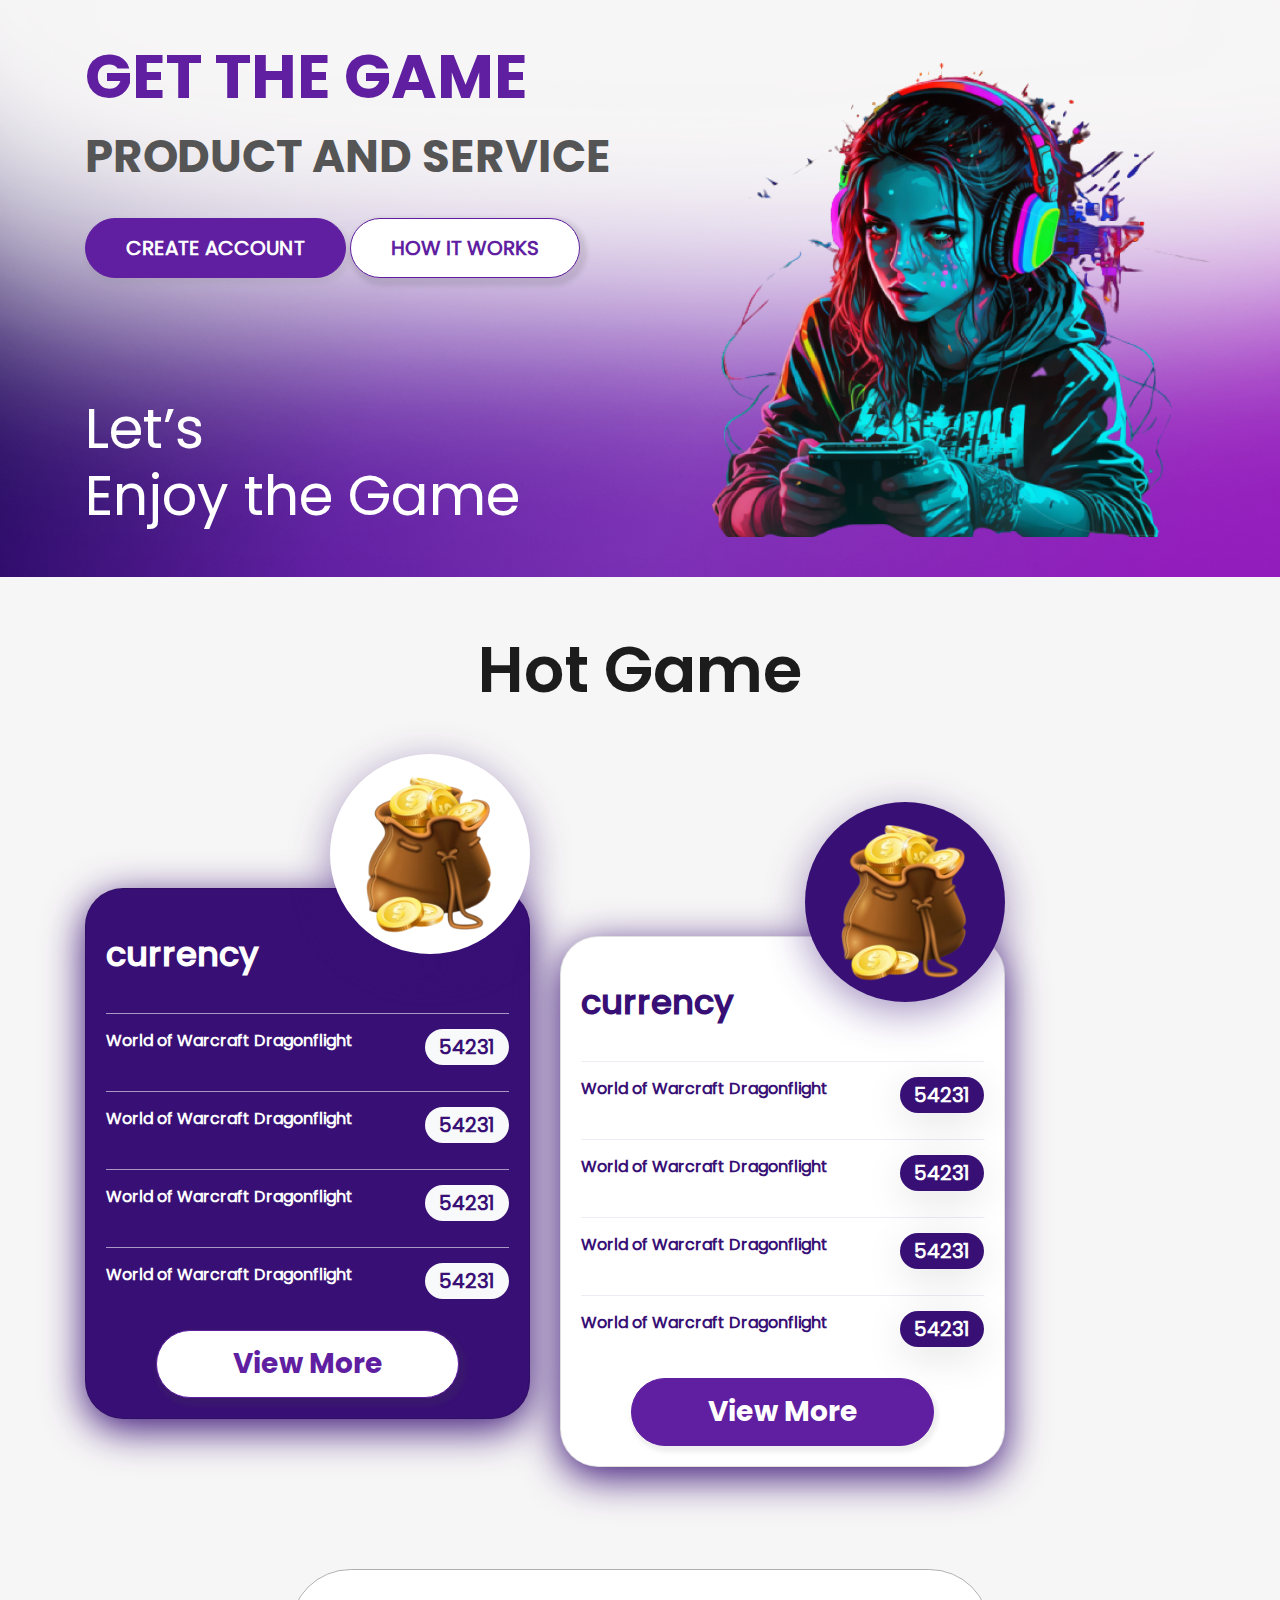
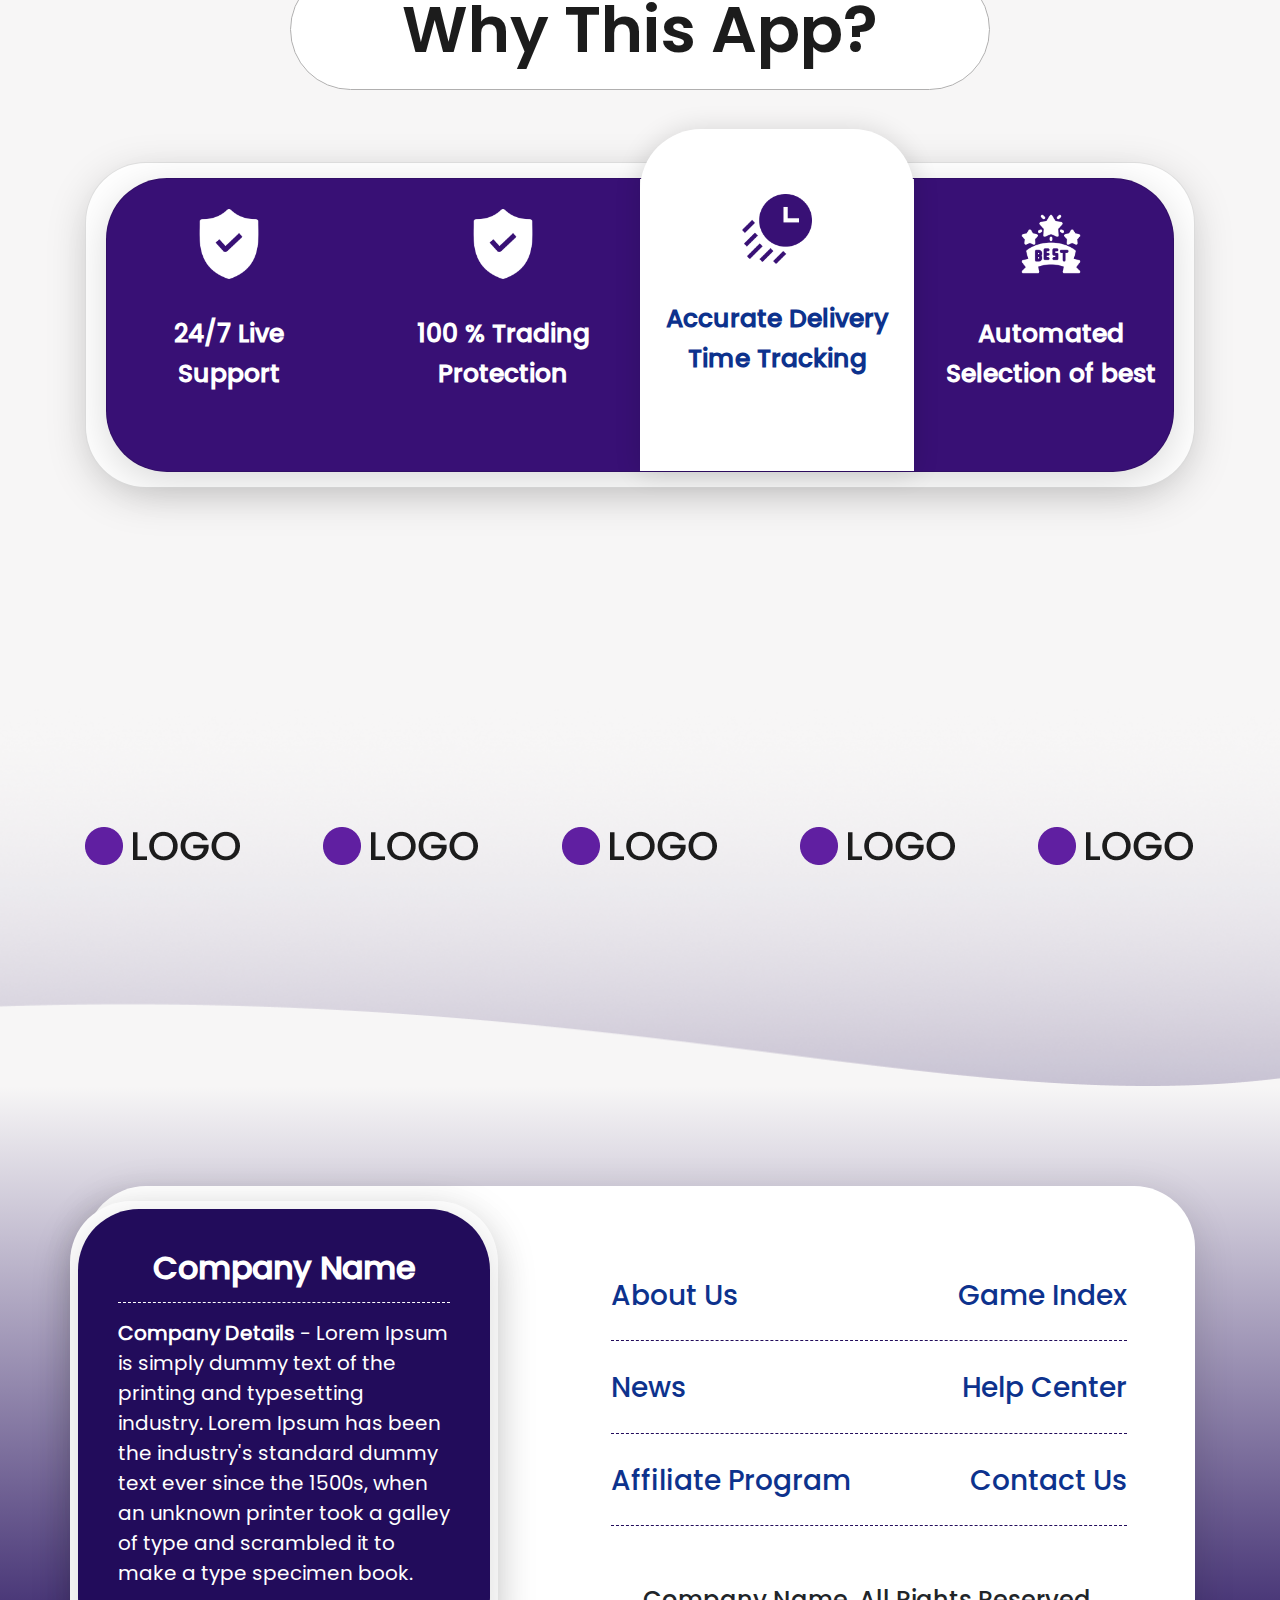
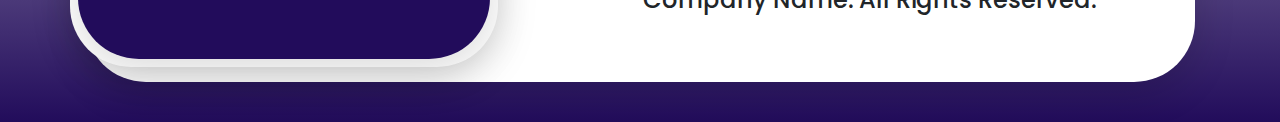
==== index.html @ 0dbcd7f5 "home page not completed yet" ====
<!DOCTYPE html>
<html lang="en">

<head>
   <!-- Required meta tags -->
   <meta charset="utf-8" />
   <meta http-equiv="X-UA-Compatible" content="IE=edge" />
   <meta name="viewport" content="width=device-width, minimum-scale=1.0, maximum-scale=1.0, user-scalable=no" />
   <!-- Favicon -->
   <link rel="icon" href="assets/images/favicon.png" type="image/ico" sizes="16x16" />
   <!-- Font Awesome -->
   <link rel="stylesheet" href="https://cdnjs.cloudflare.com/ajax/libs/font-awesome/4.7.0/css/font-awesome.min.css" />
   <!-- Stylesheet -->
   <link rel="stylesheet" href="assets/css/bootstrap.min.css">
   <link type="text/css" rel="stylesheet" href="assets/css/style.css">
   <title></title>
</head>

<body>
   <!-- header -->


   <!-- main -->
   <main>
      <!-- Hero Section -->
      <section class="hero-section" style="background-image: url('assets/images/home/hero_bg.png');">
         <div class="container">
            <div class="row">

               <div class="col-12 col-md-6 col-lg-8 col-xl-6 hero-content">
                  <h1>GET THE GAME <br>
                      <span>PRODUCT AND SERVICE</span></h1>
                  
                      <div class="py-3 mb-lg-5">
                        <a href="#" class="btn btn-primary">CREATE ACCOUNT</a>

                        <a href="#" class="btn btn-light">HOW IT WORKS</a>
                      </div>

                      <h2 class="pt-lg-5">Let’s <br> Enjoy the Game</h2>
               </div>

               <div class="col-12 col-md-6">
                  <div class="hero-img">
                     <img src="assets/images/home/gaming_girl.png" alt="gaming_girl">
                  </div>
               </div>

            </div>
         </div>
      </section>

      <!-- hot game  -->
      <section class="hot-game">
         <div class="container">
            <div class="row">

               <div class="col-12">
                  <h1 class="main-heading">Hot Game</h1>
               </div>

               <div class="col-12 col-md-6 col-xl-5">

                  <div class="position-relative">
                     
                     <div class="card-top">
                        <img src="assets/images/home/cuurency_bag.png" alt="">
                     </div>
                     <div class="card card-blue">
                        
                        <h4 class="card-heading">currency</h4>
                        
                        <div class="row card-details">
                           <p class="col-9">World of Warcraft Dragonflight</p>
                           <p class="col-3 text-right"><span class="badge badge-light">54231</span></p>
                        </div>
                        
                        <div class="row card-details">
                           <p class="col-9">World of Warcraft Dragonflight</p>
                           <p class="col-3 text-right"><span class="badge badge-light">54231</span></p>
                        </div>
                        
                        <div class="row card-details">
                           <p class="col-9">World of Warcraft Dragonflight</p>
                           <p class="col-3 text-right"><span class="badge badge-light">54231</span></p>
                        </div>
                        
                        <div class="row card-details">
                           <p class="col-9">World of Warcraft Dragonflight</p>
                           <p class="col-3 text-right"><span class="badge badge-light">54231</span></p>
                        </div>

                        <div class="text-center">
                           <a href="#" class="btn btn-light">View More</a>
                        </div>
                       
                     </div>
                  </div>

               </div>
               <div class="col-12 col-md-6 col-xl-5">

                  <div class="position-relative pt-5">
                     
                     <div class="card-top bg-blue">
                        <img src="assets/images/home/cuurency_bag.png" alt="">
                     </div>
                     <div class="card card-white">
                        
                        <h4 class="card-heading">currency</h4>
                        
                        <div class="row card-details">
                           <p class="col-9">World of Warcraft Dragonflight</p>
                           <p class="col-3 text-right"><span class="badge badge-light">54231</span></p>
                        </div>
                        
                        <div class="row card-details">
                           <p class="col-9">World of Warcraft Dragonflight</p>
                           <p class="col-3 text-right"><span class="badge badge-light">54231</span></p>
                        </div>
                        
                        <div class="row card-details">
                           <p class="col-9">World of Warcraft Dragonflight</p>
                           <p class="col-3 text-right"><span class="badge badge-light">54231</span></p>
                        </div>
                        
                        <div class="row card-details">
                           <p class="col-9">World of Warcraft Dragonflight</p>
                           <p class="col-3 text-right"><span class="badge badge-light">54231</span></p>
                        </div>

                        <div class="text-center">
                           <a href="#" class="btn btn-primary">View More</a>
                        </div>
                       
                     </div>
                  </div>

               </div>

            </div>
         </div>
      </section>
      
      <!-- why-app -->
      <section class="why-app">
         <div class="container">
            <div class="row">
               <div class="col-12">
                  <h1 class="main-heading"><span>Why This App?</span></h1>
               </div>

               <div class="col-12 py-5">
                  <div class="card shadow-card">
                     
                     <div class="card shadow-card-blue">
                        <div class="row">

                           <div class="col-12 col-sm-6 col-xl-3 order-2">
                              <div class="box">
                                 <img src="assets/images/icons/shield.png" alt="">
                                 <h4>24/7 Live Support</h4>
                              </div>
                           </div>
                           <div class="col-12 col-sm-6 col-xl-3 order-3">
                              <div class="box">
                                 <img src="assets/images/icons/shield.png" alt="">
                                 <h4>100 % Trading Protection</h4>
                              </div>
                           </div>
                           <div class="col-12 col-sm-6 col-xl-3 bg-white p-xl-0 order-1 order-xl-4">
                              <div class="box white-box">
                                 <img src="assets/images/icons/time_tracking.png" alt="">
                                 <h4>Accurate Delivery Time Tracking</h4>
                              </div>
                           </div>
                           <div class="col-12 col-sm-6 col-xl-3 order-5">
                              <div class="box">
                                 <img src="assets/images/icons/best.png" alt="">
                                 <h4>Automated Selection of best</h4>
                              </div>
                           </div>
   
                        </div>
                     </div>
                  </div>
               </div>
            </div>
         </div>
      </section>

      <section class="company-logo">
         <div class="container">
            <div class="row align-items-center">
               <div class="col-12">
                  <div class="d-flex justify-content-between">
                     <div>
                        <img src="assets/images/icons/dummy_logo.png" alt="">
                     </div>
                     <div>
                        <img src="assets/images/icons/dummy_logo.png" alt="">
                     </div>
                     <div>
                        <img src="assets/images/icons/dummy_logo.png" alt="">
                     </div>
                     <div>
                        <img src="assets/images/icons/dummy_logo.png" alt="">
                     </div>
                     <div>
                        <img src="assets/images/icons/dummy_logo.png" alt="">
                     </div>
                  </div>
               </div>
            </div>
         </div>
      </section>
   </main>
   <!--  footer -->
   <footer>
      <div class="container">
         <div class="row">
            <div class="col-12">

               <div class="shadow-card">
                  <div class="row">
                     <div class="col-12 col-lg-5">

                        <div class="row justify-content-center">
                           <div class="col-12 col-sm-10 col-lg-12">
                              <div class="shadow-card p-2 box">
                                 <div class="shadow-card-blue">
                                    <h4>Company Name</h4>
                                    <p class="main-para"><b>Company Details</b> - Lorem Ipsum is simply dummy text of the printing and typesetting industry. Lorem Ipsum has been the industry's standard dummy text ever since the 1500s, when an unknown printer took a galley of type and scrambled it to make a type specimen book.</p>
                                 </div>
                              </div>
                           </div>
                        </div>

                     </div>

                     <div class="col-12 col-lg-7">
                        <div class="p-5">
                           <div class="link-row">
                              <h4><a class="text-primary" href="#">About Us</a></h4>
                              <h4><a class="text-primary" href="#">Game Index</a></h4>
                           </div>
                           <div class="link-row">
                              <h4><a class="text-primary" href="#">News</a></h4>
                              <h4><a class="text-primary" href="#">Help Center</a></h4>
                           </div>
                           <div class="link-row">
                              <h4><a class="text-primary" href="#">Affiliate  Program</a></h4>
                              <h4><a class="text-primary" href="#">Contact Us </a></h4>
                           </div>
                        </div>
                        <div>
                           <h5 class="copyright">Company Name. All Rights Reserved.</h5>
                        </div>
                     </div>
                  </div>
               </div>

            </div>
         </div>
      </div>
   </footer>

      <!-- JavaScript -->
      <script src="assets/js/jquery-3.5.1.js"></script>
      <script src="assets/js/popper.min.js"></script>
      <script src="assets/js/bootstrap.min.js"></script>

</body>

</html>
---- assets/css/style.css ----
/* font-family: 'Poppins', sans-serif; */
@font-face {
    font-family: Poppins-light;
    src: url(../fonts/Poppins-Light.ttf);
}

@font-face {
    font-family: Poppins;
    src: url(../fonts/Poppins-Regular.ttf);
}

@font-face {
    font-family: Poppins-Medium;
    src: url(../fonts/Poppins-Medium.ttf);
}

@font-face {
    font-family: Poppins-SemiBold;
    src: url(../fonts/Poppins-SemiBold.ttf);
}

@font-face {
    font-family: Poppins-Bold;
    src: url(../fonts/Poppins-Bold.ttf);
}

html {
    scroll-behavior: smooth;
}

body {
    margin: 0;
    padding: 0;
    background-color: rgb(247, 246, 246);
    overflow-x: hidden;
    font-family: Poppins;
}

ul {
    list-style: none;
    padding: 0;
    margin: 0;
}

.form-control {
    border: 1px solid #AEABAB;
    border-radius: 13px;
    height: 45px;
    color: #7E7E7E;
    font-size: 14px;
}

section {
    padding: 40px;
}

.form-control:focus {
    box-shadow: none;
    outline: none;
    border: 1px solid #601FA1;
}

img {
    max-width: 100%;
}
h4{
    font-size: 32px;
    font-family: Poppins-Medium;
}

.btn {
    padding: 8px 20px;
    border-radius: 5px;
    min-width: 160px;
    margin: 5px auto;
}

.bg-blue {
    background-color: #381075 !important;
}

.btn:focus {
    outline: none;
    box-shadow: none;
}

.btn-primary {
    background: #601FA1;
    color: white;
    border: 1px solid #601FA1;
    box-shadow: 2px 4px 4px 2px rgba(140, 140, 140, 0.15);
    border-radius: 61px;
}

.btn-primary:hover {
    background-color: #381075;
}

.btn-light {
    background: #FFFFFF;
    color: #601FA1;
    border: 1px solid #601FA1;
    box-shadow: 3px 4px 4px 4px rgba(73, 73, 73, 0.15);
    border-radius: 61px;

}

.btn-light:hover {
    background: #601FA1;
    border: 1px solid #fff;
    color: #fff;
}

.text-primary {
    color: #0D328D !important;
}

.main-para {
    font-size: 20px;
    font-weight: 400;
}

.mini-para {
    font-size: 15px;
    font-weight: 500;
    line-height: 23px;
}

.main-heading {
    margin-bottom: 30px;
    font-family: Poppins-SemiBold;
    padding: 15px 0px;
    font-size: 64px;
    text-align: center;
    font-weight: 700;
    color: #1C1C1C;
}

.mini-heading {
    font-family: Poppins;
    font-size: 35px;
    font-weight: 500;
    line-height: 53px;

}
.shadow-card{
    border-radius: 61px;
    background-color: white;
    box-shadow: 0px 10px 40px 0px #00000026;
    padding: 15px 20px;

}
.shadow-card-blue{
    padding: 15px 20px;
    border-radius: 61px;
    background-color: #381075;
    box-shadow: 0px 10px 40px 0px #00000026;
}

/* hero-section  */
.hero-section {
    background-size: cover;
    background-repeat: no-repeat;
    position: relative;
}

.hero-section .row {
    align-items: center;
}

.hero-section .row h1 {
    font-family: Poppins-Bold;
    font-size: 62px;
    font-weight: 900;
    color: #601FA1;

}

.hero-section .row h1 span {
    font-size: 45px;
    font-weight: 700;
    color: #555555;
}

.hero-section .row h2 {
    font-size: 56px;
    color: white;
}

.hero-section .row .btn {
    padding: 14px 40px;
    font-size: 20px;
    /* padding-bottom: 12px; */
    font-weight: 900;
}

/* hot game  */
.hot-game {
    padding: 40px 0px;
}

.hot-game .card {
    padding: 15px 20px;
    box-shadow: 0px 10px 40px 0px #381075;
    border-radius: 38px;
    position: relative;
}

.hot-game .card-white {
    color: #381075;
    background-color: white;
}

.hot-game .card-blue {
    color: white;
    background-color: #381075;
}

.hot-game .card-heading {
    font-size: 34px;
    font-weight: 700;
    padding: 30px 0px;
}

.hot-game .card-top {
    position: relative;
    background: white;
    z-index: 2;
    margin-left: auto;
    margin-bottom: -66px;
    box-shadow: 0px 10px 40px 0px #38107573;
    top: 0px;
    width: 200px;
    height: 200px;
    border-radius: 100%;
}

.hot-game .btn {
    padding: 12px 20px;
    min-width: 75%;
    font-family: Poppins-Bold;
    font-size: 28px;
    font-weight: 700;

}

.hot-game .card .card-details {
    margin: 0px;
    padding-top: 15px;
    font-weight: bold;
    padding-bottom: 10px;
    border-top: 0.5px solid #e6e1eea7;
}

.hot-game .card .card-details p {
    padding: 0px;
}

.hot-game .card .badge {
    border-radius: 36px;
    padding: 8px 14px;
    font-size: 20px;
    color: #381075;
    display: inline-block;
}

.hot-game .card-white .badge {
    color: white;
    background-color: #381075;
    box-shadow: 0px 10px 40px 0px #0000001C;
}
 /* why app  */
 .why-app{
    padding: 70px 0px;
 }
 .why-app .main-heading span{
    background: #FFFFFF;
    border: 1px solid #B0AFAF;
    border-radius: 61px;
    padding: 15px 10%;
 }
 .why-app .shadow-card-blue{
    padding: 0px;
 }
 .why-app .box{
    padding: 15px;
    text-align: center;
 }
 
 .why-app .box img{
    padding: 15px;
    max-width: 100px;
 }
 .why-app .box h4{
    font-size: 25px;
    font-weight: 700;
    line-height: 40px;
    color: white;
    margin: 20px auto;
 }
 .why-app .white-box{
    padding-top: 50px;
    position: relative;
    margin-top: -50px;
    background-color: white;
    border-top-right-radius: 61px;
    border-top-left-radius: 61px;
    box-shadow: 0px 1px 27px 0px #00000024;
     }
 .why-app .white-box h4{
    color: #0D328D;
 }

 footer{
    padding: 100px 0px 40px 0px;
    background: linear-gradient(180deg, rgba(255, 255, 255, 0) 0%, #220C5B 100%);

 }

 .company-logo{
     background-image: url('../images/common_images/company_logos_bg.png');
     background-repeat: no-repeat;
     background-size: cover;
    }
 .company-logo .row{
     min-height: 400px;
 }

 footer .shadow-card-blue{
    color: white;
    padding: 25px 40px;
    background-color: #220C5B;
    
 }
 footer .shadow-card-blue h4{
    text-align: center;
    font-weight: 600;
    padding: 15px 0px;
    margin-bottom: 15px;
    border-bottom: 1px dashed #FFFFFF;
 }
 footer .link-row{
    display: flex;
    justify-content: space-between;
    padding: 30px 0px 20px 0px;
    border-bottom: 1px dashed #220C5B;
 }
 footer .link-row h4{
    font-size: 28px;
 }
 footer .copyright{
    font-size: 24px;
    font-family: Poppins-Medium;
    padding-top: 12px;
    font-weight: 500;
    text-align: center;

 }

@media(min-width:992px) {
    footer .shadow-card .box{
        position: relative;
        left: -35px; 
     }
    footer .shadow-card .box .shadow-card-blue{
        min-height: 450px;
     }
     .hero-section .row {
        background-image: url('../images/home/gaming_girl.png');
        background-size: contain;
        background-repeat: no-repeat;
        background-position: right center;
    }
    .hero-section .hero-img{
        display: none;
    }
}
@media(min-width:1200px) {
    footer .shadow-card .box{
        position: relative;
        left: -35px; 
     }
    footer .shadow-card .box .shadow-card-blue{
        min-height: 450px;

     }
     .why-app .white-box{
        min-height: 342px;
}
     }
}
@media(max-width:1200px){
    
    .hero-section .row {
        min-height: 450px;
    }

    .hero-section .row h1 {
        font-size: 42px;
    }

    .hero-section .row h1 span {
        font-size: 34px;
    }

    .hero-section .row h2 {
        font-size: 36px;
    }

    .hero-section .row .btn {
        padding: 7px;
        font-size: 12px;
        margin: 5px auto;
    }
    footer .shadow-card-blue{
        color: white;
        padding: 25px 40px;
        background-color: #220C5B;
        
     }
     footer .shadow-card-blue p{
        font-size: 18px;
     }
     footer .link-row h4{
        font-size: 26px;
     }
     footer .copyright{
        font-size: 22px;
     }
}

@media(max-width:992px) {
    h4{
        font-size: 26px;
    }
    .main-heading {
        font-size: 48px;
        margin-bottom: 0px;
    }

    .hero-section .row h1 {
        font-size: 38px;
    }

    .hero-section .row h1 span {
        font-size: 24px;
    }

    .hero-section .row h2 {
        font-size: 32px;
    }

    .hero-section .row .btn {
        padding: 7px;
        font-size: 12px;
        margin: 5px auto;
    }

    /* hot game  */
    .hot-game .card {
        padding: 15px 20px;
    }

    .hot-game .card-heading {
        font-size: 34px;
    }

    .hot-game .card-top {
        margin-bottom: -56px;
        width: 170px;
        height: 170px;
    }

    .hot-game .btn {
        padding: 10px 20px;
        font-size: 24px;
    }

    .hot-game .card .badge {
        padding: 8px 14px;
        font-size: 18px;
    }

     footer .link-row h4{
        font-size: 24px;
     }
}

@media(max-width:768px) {
    h4{
        font-size: 24px;
    }
    .main-heading {
        font-size: 44px;
        margin-bottom: 0px;
    }

    .hero-section .row h1 {
        font-size: 34px;
    }

    .hero-section .row h1 span {
        font-size: 26px;
    }

    .hero-section .row h2 {
        font-size: 28px;
    }

    .hero-section .row .btn {
        padding: 7px;
        font-size: 12px;
        margin: 5px auto;
    }

    /* hot game  */

    .hot-game .card-heading {
        font-size: 32px;
    }

    .hot-game .card-top {
        margin-bottom: -56px;
        width: 170px;
        height: 170px;
    }

    .hot-game .btn {
        padding: 10px 20px;
        min-width: 70%;
        font-size: 20px;

    }
    .why-app .box h4{
        font-size: 18px;
        line-height: 25px;

    }
    .why-app .box img{
        padding: 5px;
        max-width: 80px;
    }


     footer .link-row h4{
        font-size: 20px;
     }
     footer .copyright{
        font-size: 22px;
    
     }
     footer .shadow-card-blue p{
        font-size: 16px;
     }
     .company-logo .row{
        min-height: 200px;
    }
}

@media(max-width:576px) {
    h4{
        font-size: 20px;
    }
    .main-heading {
        font-size: 30px;
        margin-bottom: 0px;
    }
    .shadow-card{
        padding: 10px 5px;
    }
    .shadow-card-blue{
        padding: 10px 5px;
    }

    .hero-section .row h1 {
        font-size: 28px;
    }

    .hero-section .row h1 span {
        font-size: 24px;
    }

    .hero-section .row h2 {
        font-size: 26px;
    }

    /* hot game  */
    .hot-game .card-heading {
        font-size: 26px;
    }

    .hot-game .card-top {
        margin-bottom: -56px;
        width: 170px;
        height: 170px;
    }

    .hot-game .btn {
        margin-top: 10px;
        padding: 10px 20px;
        min-width: 75%;
        font-size: 18px;

    }

    .hot-game .card .card-details {
        padding-top: 12px;
        padding-bottom: 8px;
        font-size: 14px;
    }

    .hot-game .card .badge {
        padding: 6px 12px;
        font-size: 14px;
    }

    .why-app .main-heading span {
        background: none;
        border: none;
    }
    .why-app .box h4{
        font-size: 16px;
    }
    .why-app .box img{
        max-width: 60px;
    }
    footer .link-row{
        display: block;
        text-align: center;
        padding: 15px;
        border-bottom: none;
     }
     footer .shadow-card-blue{
        padding: 20px;

     }
     footer .shadow-card-blue p{
        font-size: 14px;
     }
     footer .link-row h4{
        font-size: 16px;
     }
     footer .copyright{
        font-size: 18px;
    
     }
}
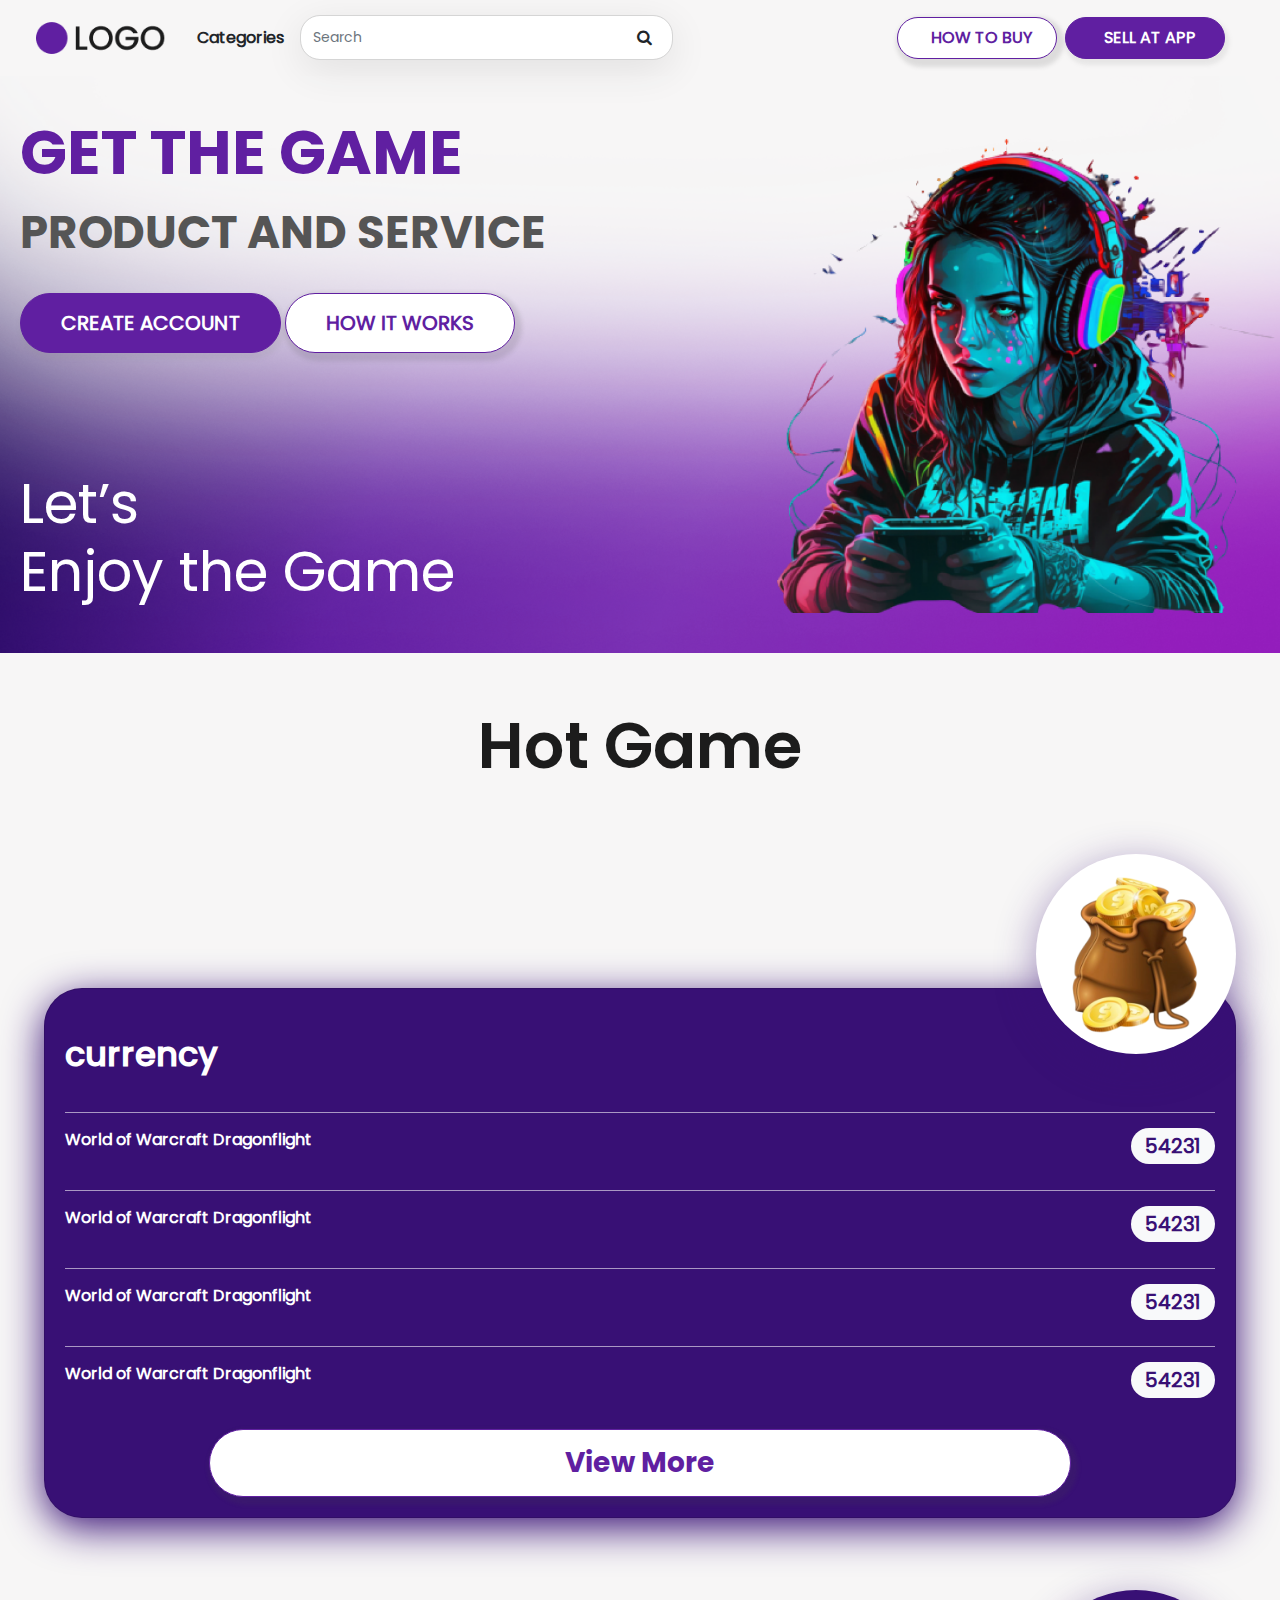
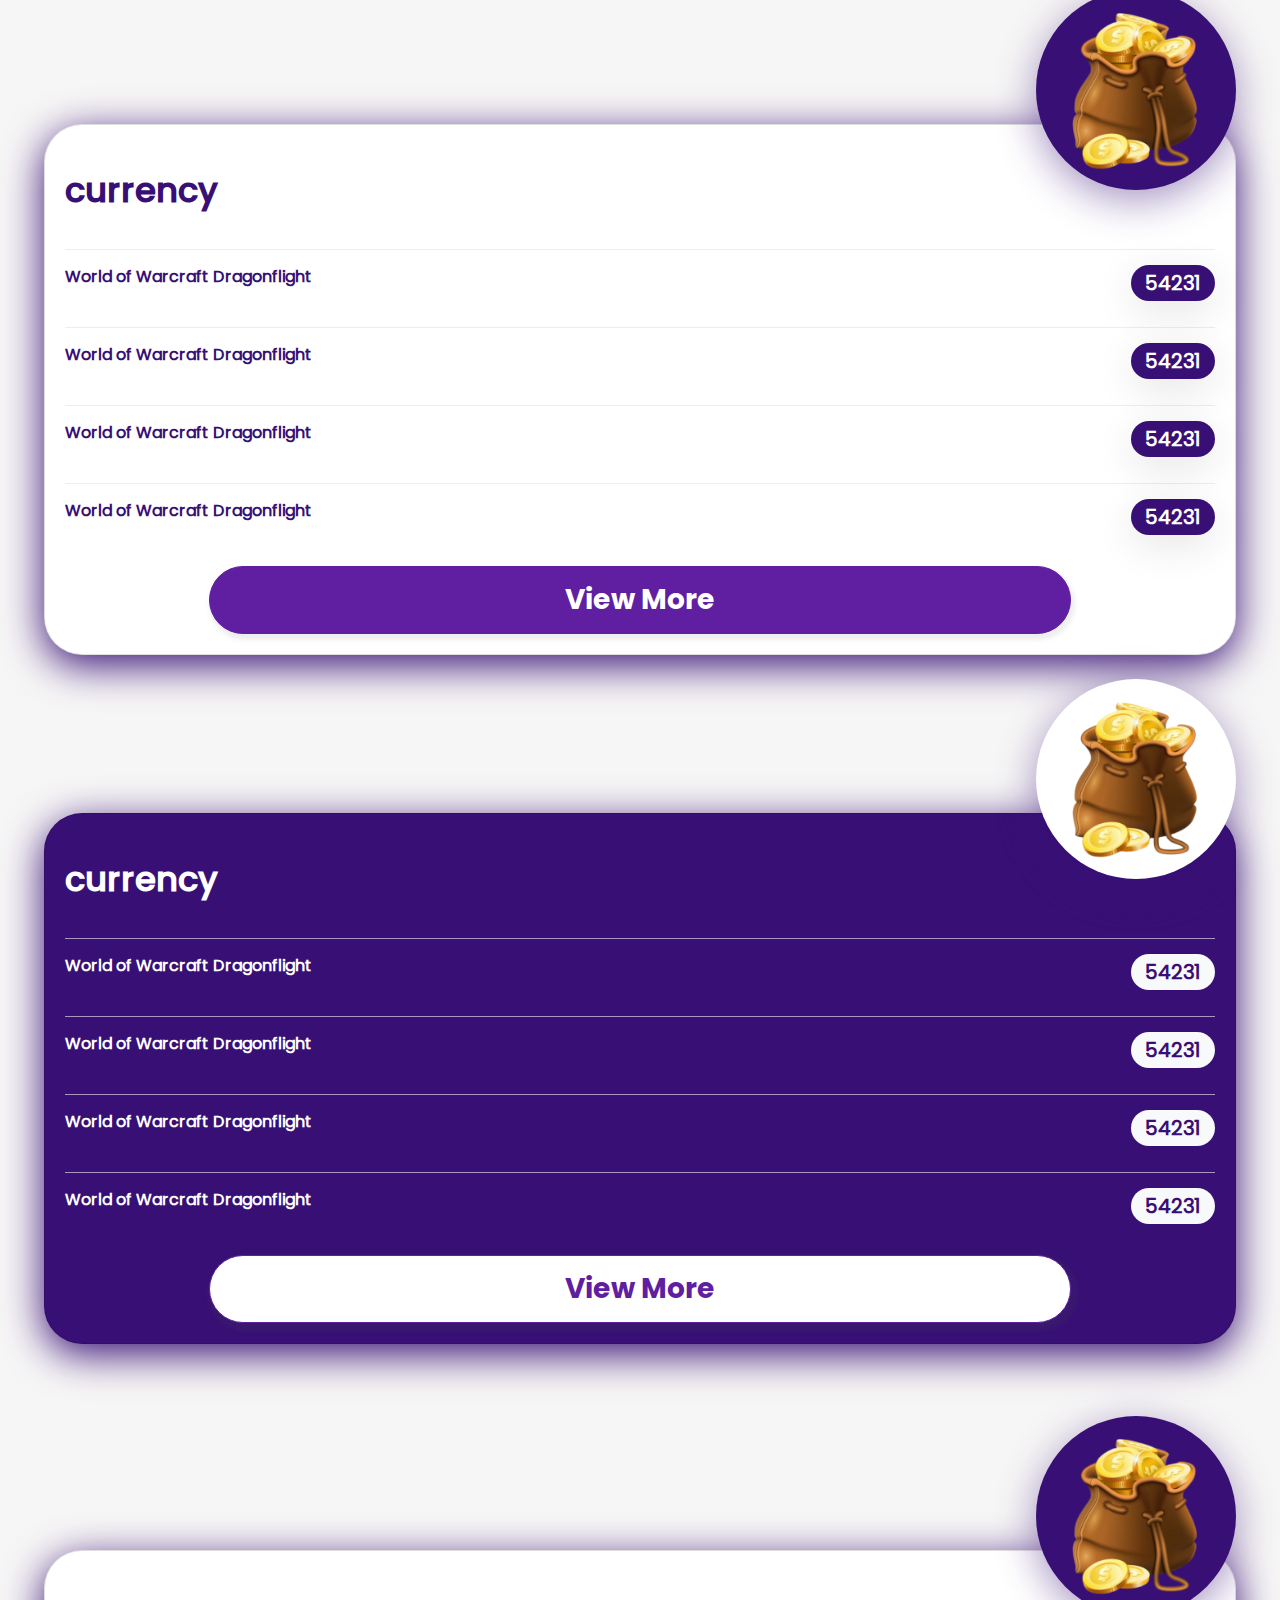
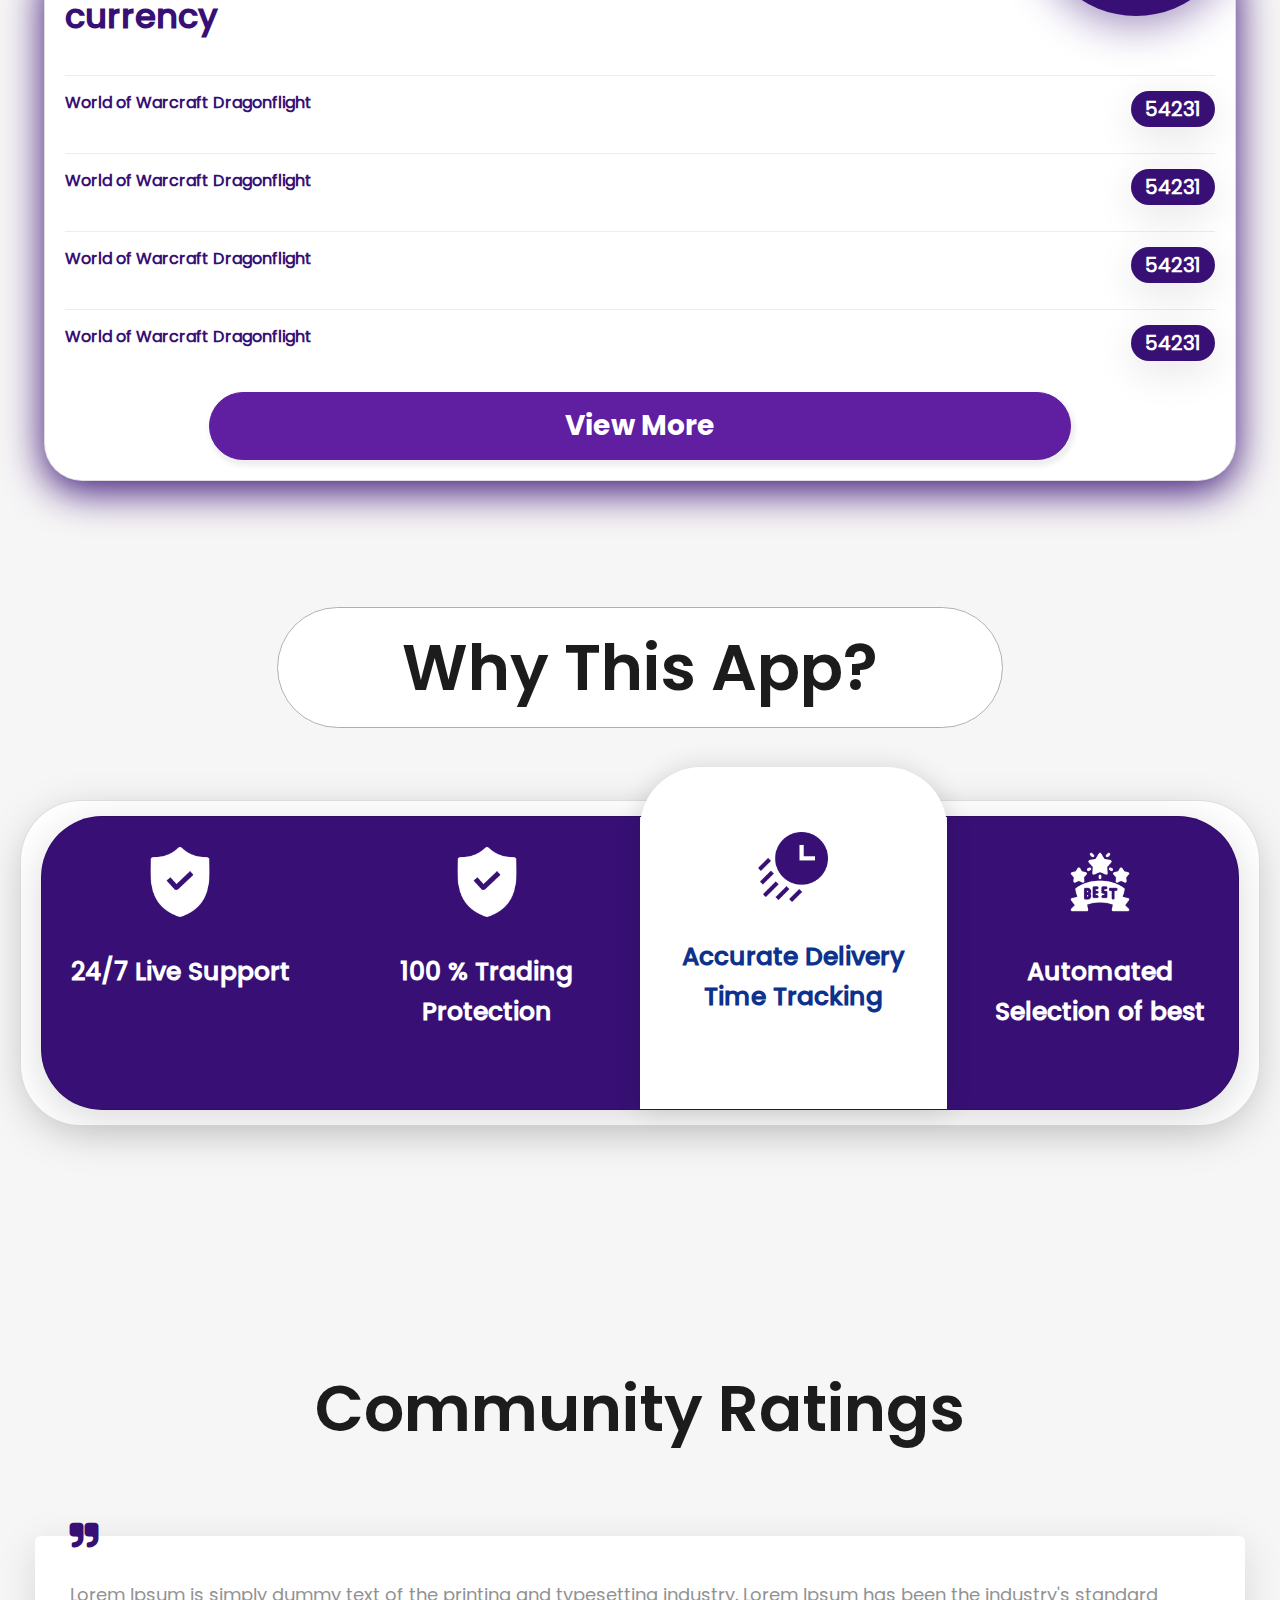
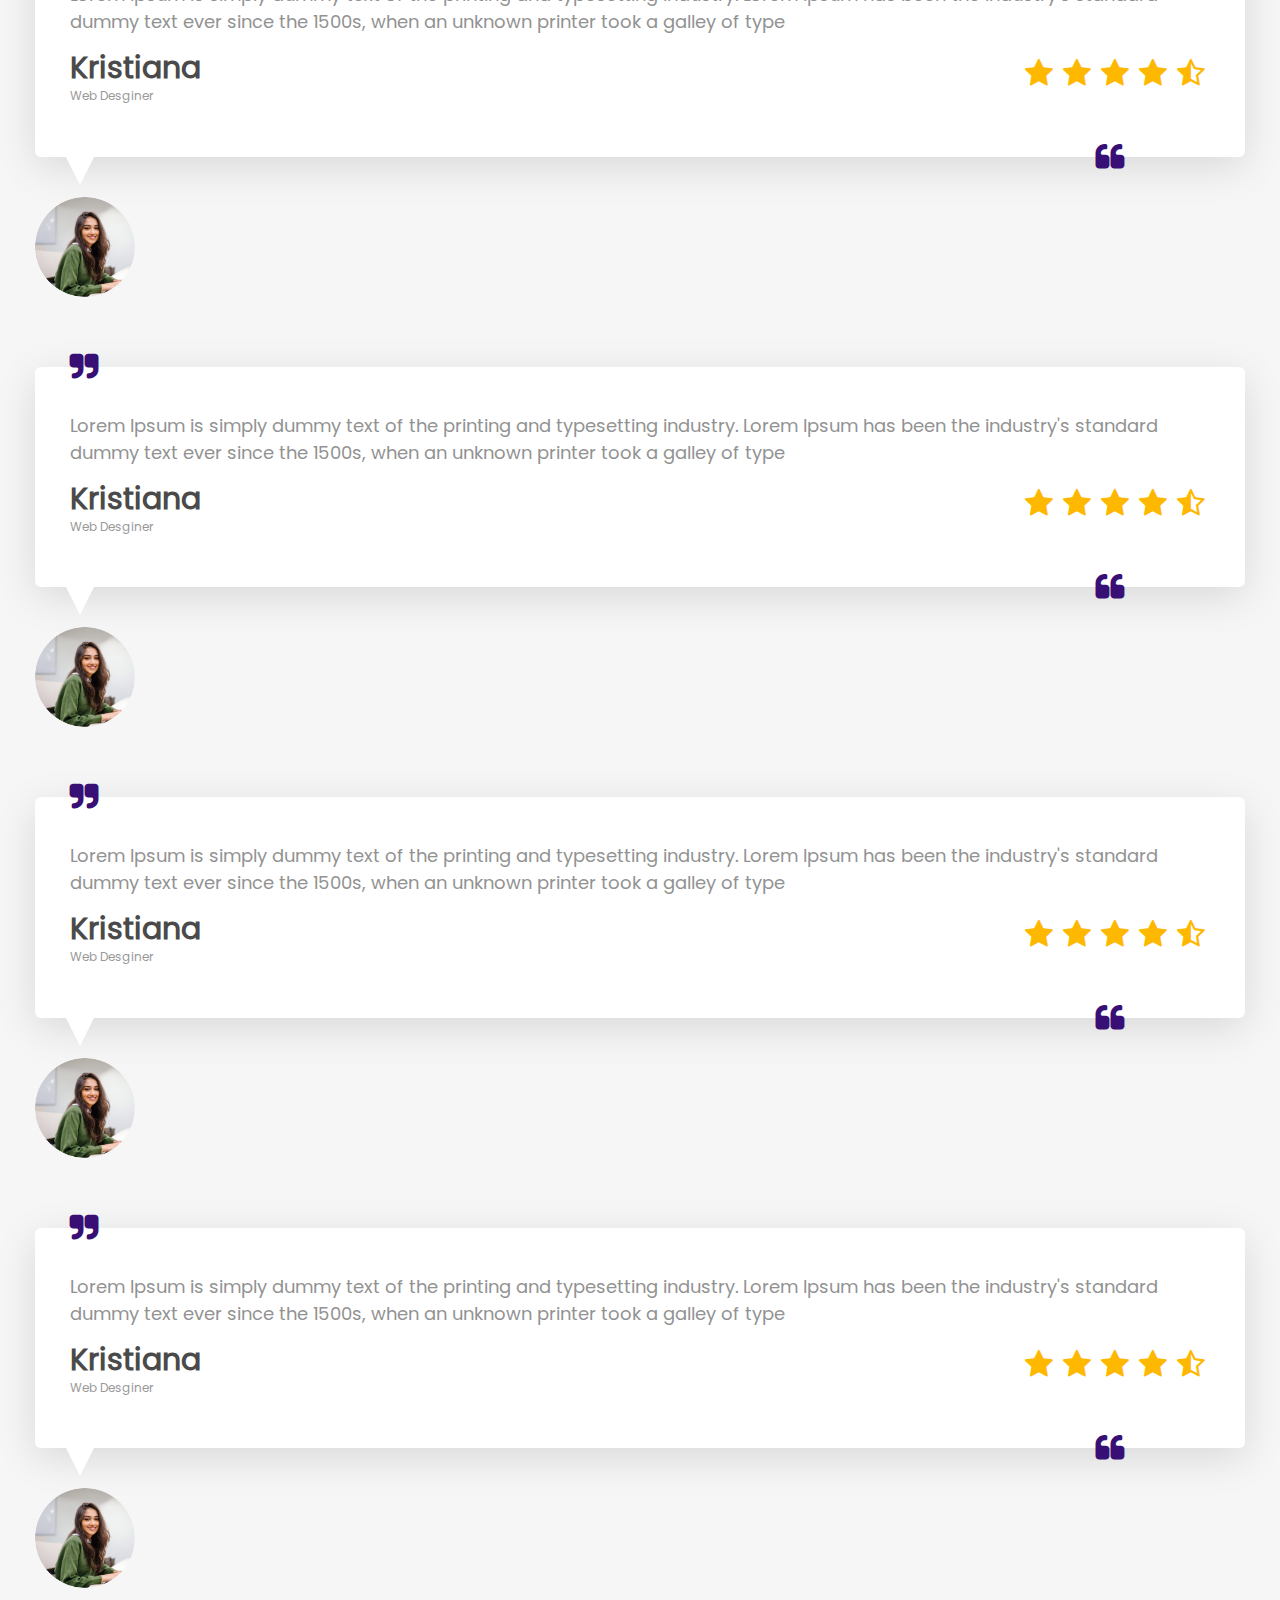
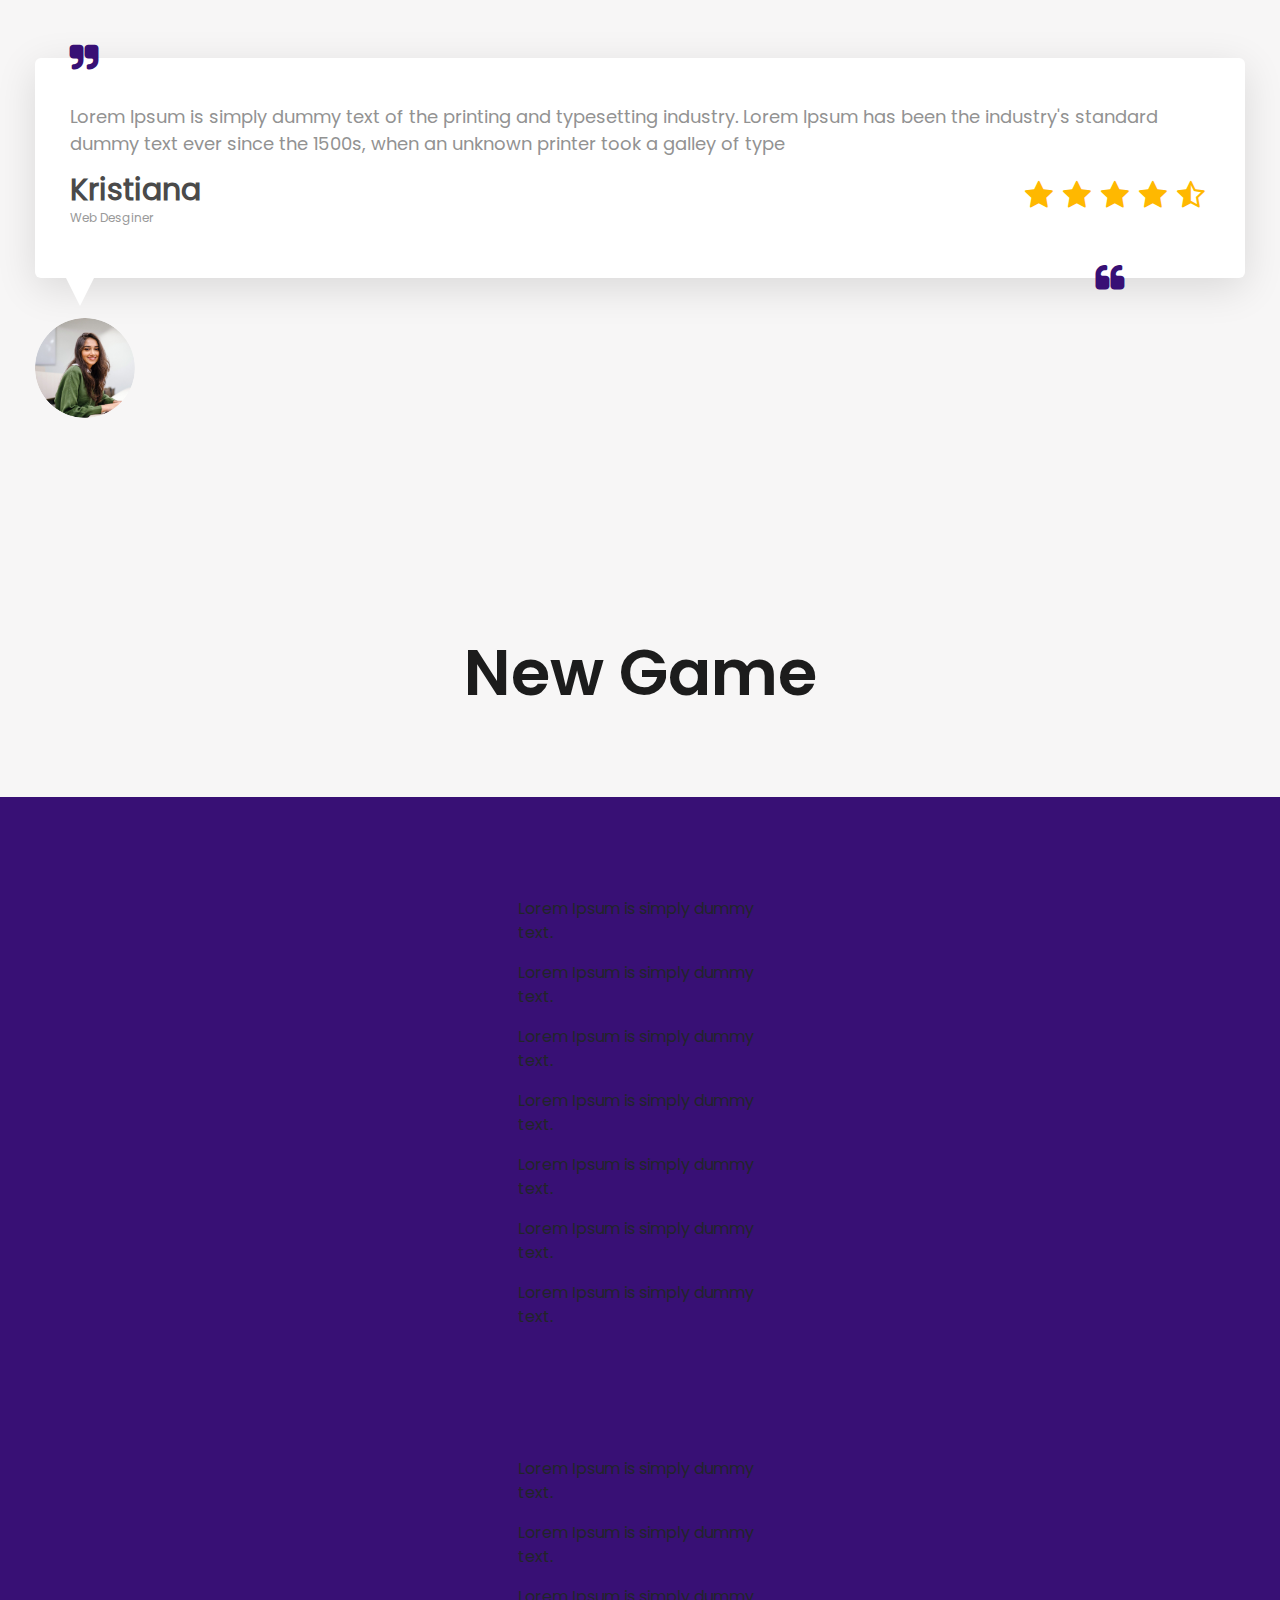
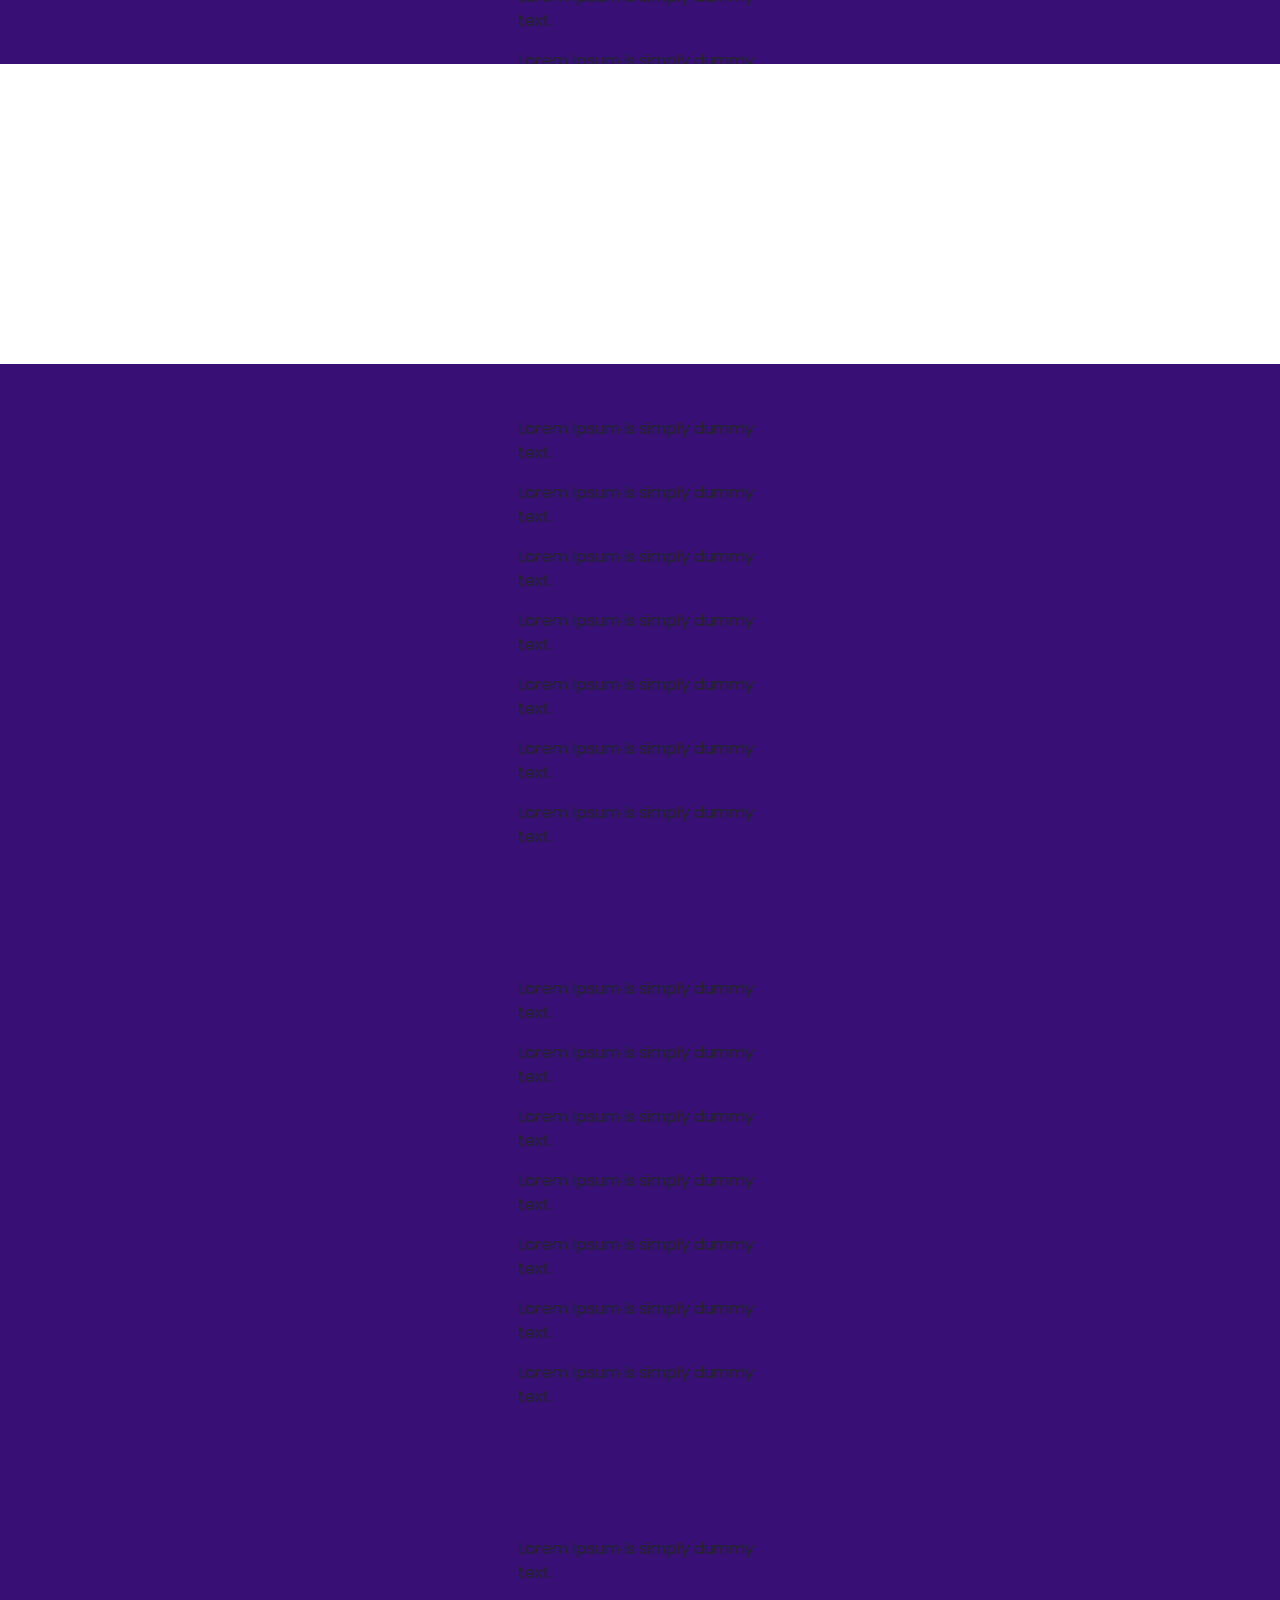
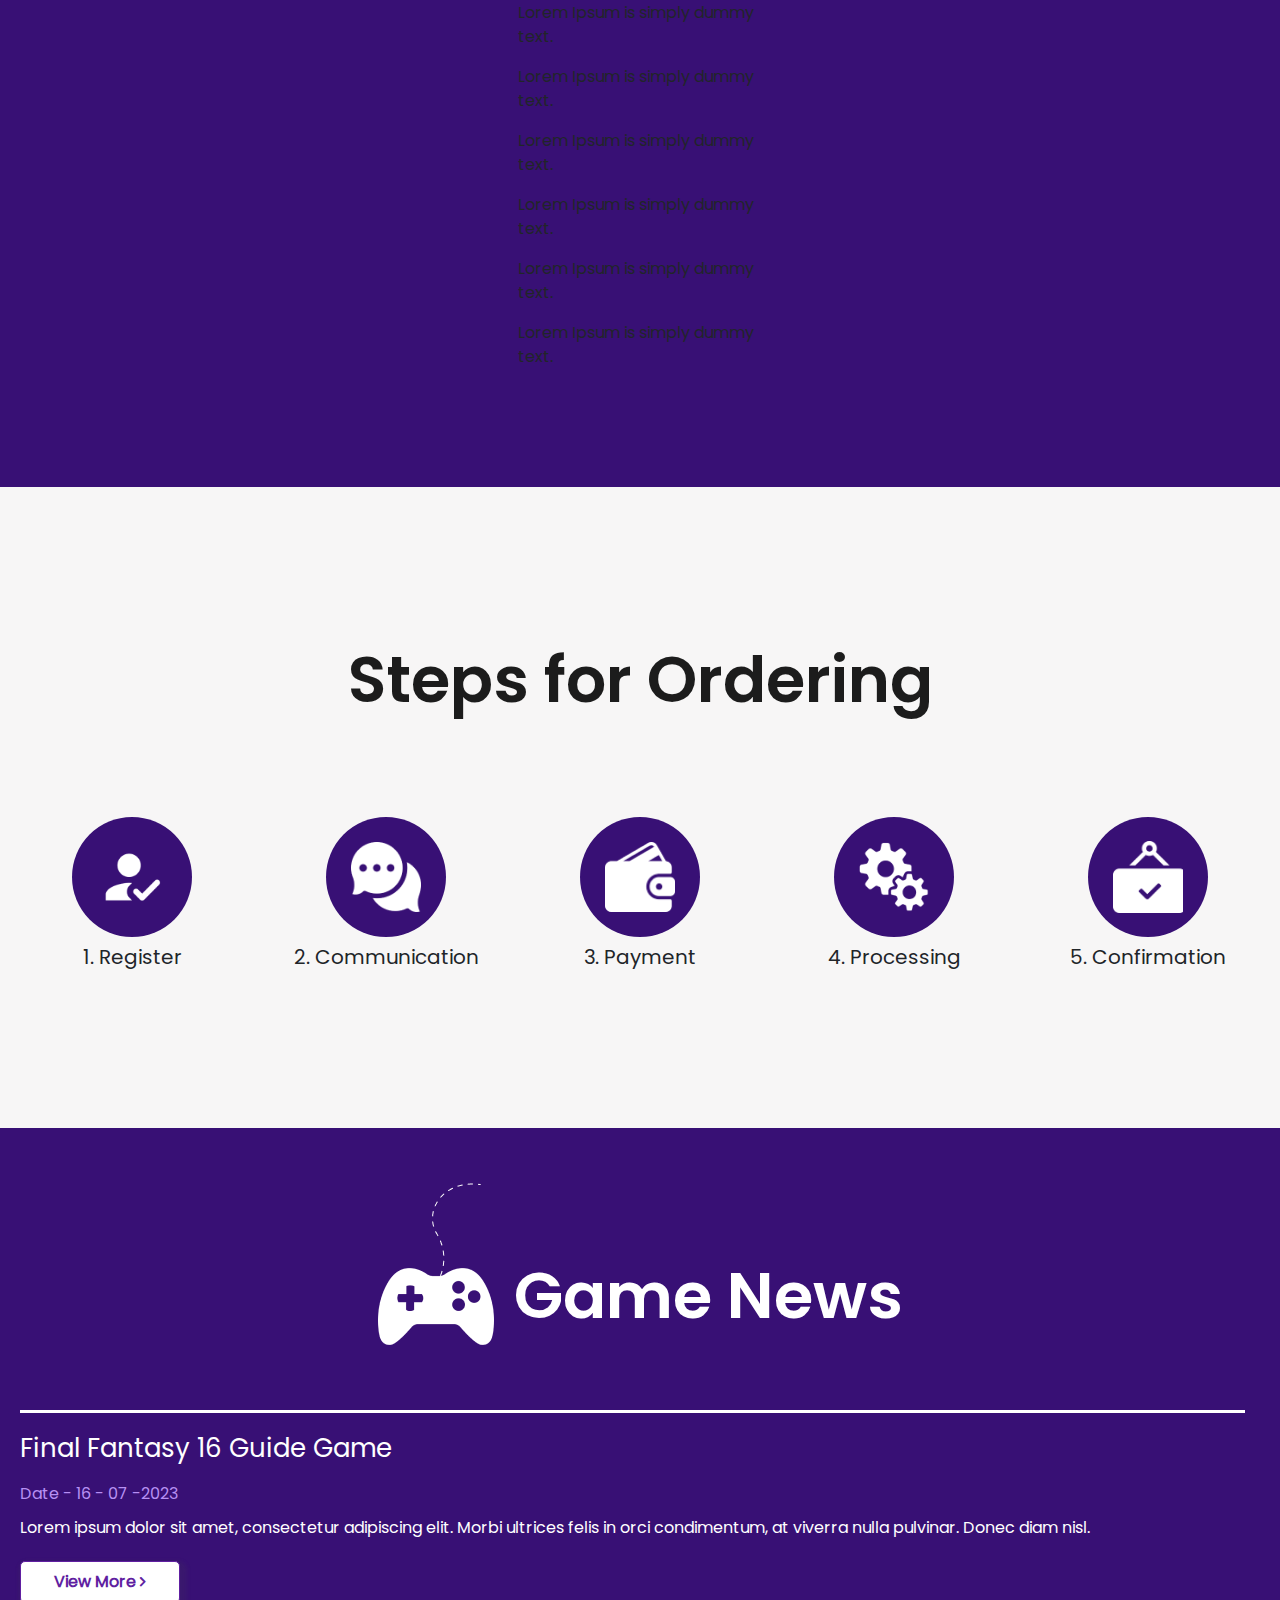
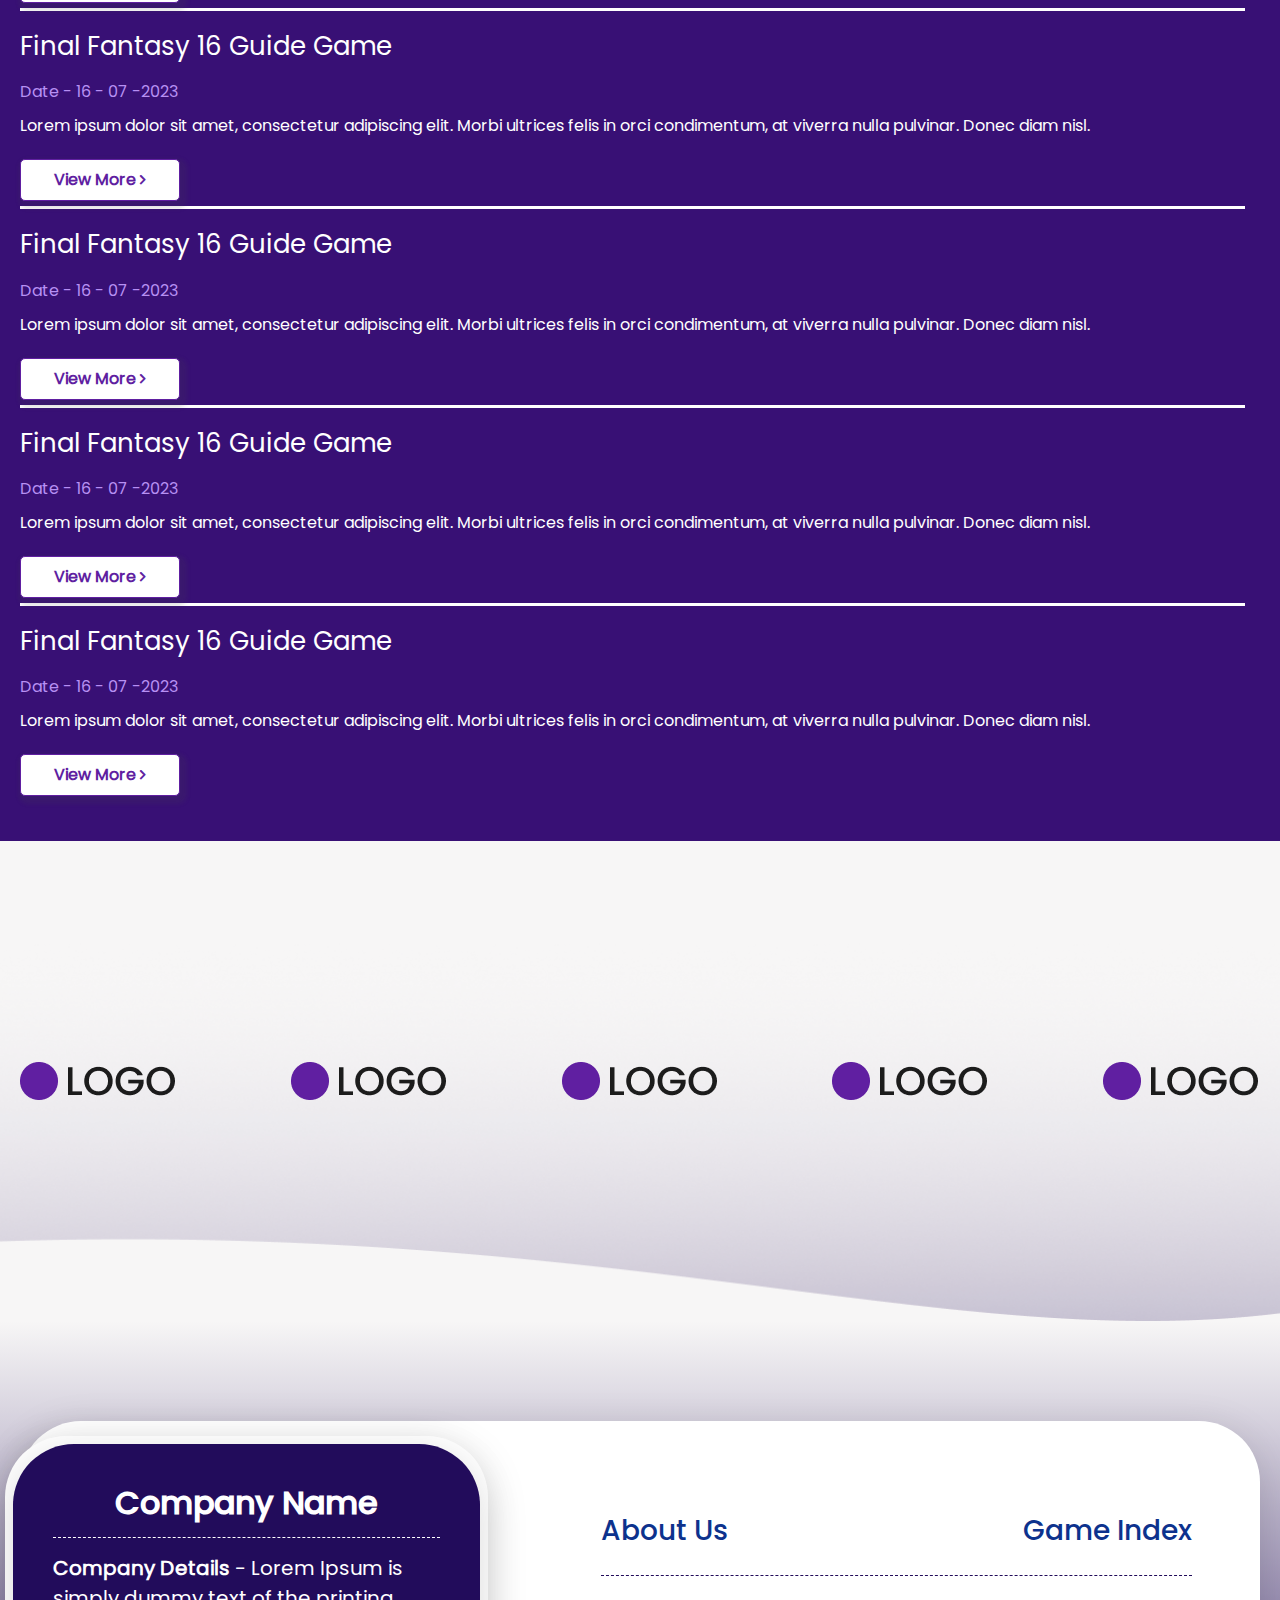
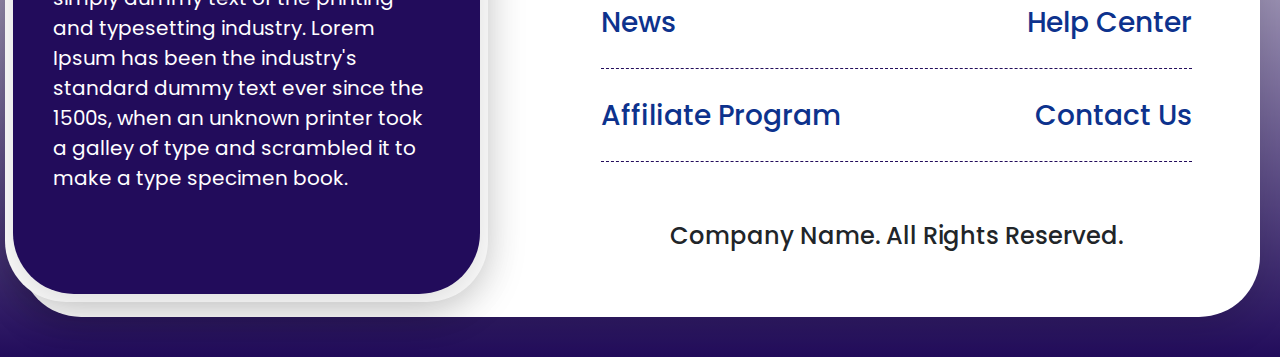
==== commit a7729bac: "news-page" ====
--- a/index.html
+++ b/index.html
@@ -10,42 +10,119 @@
    <link rel="icon" href="assets/images/favicon.png" type="image/ico" sizes="16x16" />
    <!-- Font Awesome -->
    <link rel="stylesheet" href="https://cdnjs.cloudflare.com/ajax/libs/font-awesome/4.7.0/css/font-awesome.min.css" />
+   <!-- owl-carousel css -->
+   <link rel="stylesheet" href="assets/css/owl.carousel.css" />
+   <link rel="stylesheet" href="assets/css/owl.theme.green.css" />
+
    <!-- Stylesheet -->
-   <link rel="stylesheet" href="assets/css/bootstrap.min.css">
-   <link type="text/css" rel="stylesheet" href="assets/css/style.css">
-   <title></title>
+   <link rel="stylesheet" href="assets/css/bootstrap.min.css" />
+   <link type="text/css" rel="stylesheet" href="assets/css/style.css" />
+   <link type="text/css" rel="stylesheet" href="assets/css/style2.css" />
+   <title>Comapny Name | Home</title>
 </head>
+
 
 <body>
    <!-- header -->
-
+       <!-- header  -->
+<header>
+   <div class="container header-container">
+      <nav class="navbar navbar-expand-lg navbar-light justify-content-between">
+ 
+         <!-- navigation dropdown button  -->
+         <div class="order-lg-2">
+            <button class="btn btn-search-icon" type="button" data-toggle="collapse" data-target="#collapseMenu" aria-expanded="false" aria-controls="collapseMenu">
+               <img src="assets/images/icons/burger_menu.png" alt=""> <span class="d-none d-sm-inline-block">Categories</span>
+             </button>
+   
+         <!-- navigation dropdown menu collapse -->
+             <div class="collapse" id="collapseMenu">
+               <div class="card card-body">
+                  <ul class="nav flex-column">
+                     <li class="nav-item">
+                       <a class="nav-link active" href="#">Active <i class="fa fa-angle-right"></i></a>
+                     </li>
+                     <li class="nav-item">
+                       <a class="nav-link" href="#">Link</a>
+                     </li>
+                   </ul>
+               </div>
+             </div>
+         </div>
+ 
+         <!-- logo  -->
+         <a class="navbar-brand order-lg-1" href="#"><img src="assets/images/icons/dummy_logo.png" alt=""></a>
+ 
+         
+ 
+         <!-- dektop search  -->
+         <form class="col-4 my-2 my-lg-0 order-3 d-none d-lg-block">
+            <div class="position-relative">
+               <input class="form-control search-input mr-sm-2" type="search" placeholder="Search" aria-label="Search">
+               <button class="btn search-icon btn-search-icon" type="submit"><i class="fa fa-search"></i></button>
+            </div> 
+         </form>
+ 
+         <!-- mobile search   -->
+         <div class=" d-block d-lg-none">
+            <button class="btn btn-search-icon" type="button" data-toggle="collapse" data-target="#collapseSearch" aria-expanded="false" aria-controls="collapseSearch">
+               <i class="fa fa-search"></i>
+             </button>
+         </div>
+ 
+ 
+         <!-- sell buy buttons  -->
+         <div class="col-12 col-lg order-4 d-none d-lg-flex justify-content-lg-end">
+            <button class="btn btn-light m-1"><img src="assets/images/icons/shopping-bag.png" alt=""> HOW TO BUY</button>
+            <button class="btn btn-primary m-1"><img src="assets/images/icons/shopping-bag-sell.png" alt=""> SELL AT APP</button>
+         </div>
+       </nav>
+       
+   
+       <!-- search collapsed  -->
+       
+       <div class="collapse" id="collapseSearch">
+         <div class=" p-2 border-0">
+            <form class="my-2">
+               <div class="position-relative">
+                  <input class="form-control search-input mr-sm-2" type="search" placeholder="Search" aria-label="Search">
+                  <button class="btn search-icon btn-search-icon" type="submit"><i class="fa fa-search"></i></button>
+               </div> 
+            </form>
+         </div>
+       </div>
+   </div>
+ </header>
 
    <!-- main -->
    <main>
       <!-- Hero Section -->
-      <section class="hero-section" style="background-image: url('assets/images/home/hero_bg.png');">
+      <section class="hero-section" style="background-image: url('assets/images/home/hero_bg.png')">
          <div class="container">
             <div class="row">
-
                <div class="col-12 col-md-6 col-lg-8 col-xl-6 hero-content">
-                  <h1>GET THE GAME <br>
-                      <span>PRODUCT AND SERVICE</span></h1>
-                  
-                      <div class="py-3 mb-lg-5">
-                        <a href="#" class="btn btn-primary">CREATE ACCOUNT</a>
-
-                        <a href="#" class="btn btn-light">HOW IT WORKS</a>
-                      </div>
-
-                      <h2 class="pt-lg-5">Let’s <br> Enjoy the Game</h2>
+                  <h1>
+                     GET THE GAME <br />
+                     <span>PRODUCT AND SERVICE</span>
+                  </h1>
+
+                  <div class="py-3 mb-lg-5">
+                     <a href="#" class="btn btn-primary">CREATE ACCOUNT</a>
+
+                     <a href="#" class="btn btn-light">HOW IT WORKS</a>
+                  </div>
+
+                  <h2 class="pt-lg-5">
+                     Let’s <br />
+                     Enjoy the Game
+                  </h2>
                </div>
 
                <div class="col-12 col-md-6">
                   <div class="hero-img">
-                     <img src="assets/images/home/gaming_girl.png" alt="gaming_girl">
-                  </div>
-               </div>
-
+                     <img src="assets/images/home/gaming_girl.png" alt="gaming_girl" />
+                  </div>
+               </div>
             </div>
          </div>
       </section>
@@ -54,94 +131,181 @@
       <section class="hot-game">
          <div class="container">
             <div class="row">
-
                <div class="col-12">
                   <h1 class="main-heading">Hot Game</h1>
                </div>
 
-               <div class="col-12 col-md-6 col-xl-5">
-
-                  <div class="position-relative">
-                     
+               <div class="col-12">
+                  <div id="hot-game" class="owl-carousel owl-theme">
+                     <div class="position-relative m-4">
                      <div class="card-top">
-                        <img src="assets/images/home/cuurency_bag.png" alt="">
+                        <img src="assets/images/home/cuurency_bag.png" alt="" />
                      </div>
                      <div class="card card-blue">
-                        
                         <h4 class="card-heading">currency</h4>
-                        
-                        <div class="row card-details">
-                           <p class="col-9">World of Warcraft Dragonflight</p>
-                           <p class="col-3 text-right"><span class="badge badge-light">54231</span></p>
-                        </div>
-                        
-                        <div class="row card-details">
-                           <p class="col-9">World of Warcraft Dragonflight</p>
-                           <p class="col-3 text-right"><span class="badge badge-light">54231</span></p>
-                        </div>
-                        
-                        <div class="row card-details">
-                           <p class="col-9">World of Warcraft Dragonflight</p>
-                           <p class="col-3 text-right"><span class="badge badge-light">54231</span></p>
-                        </div>
-                        
-                        <div class="row card-details">
-                           <p class="col-9">World of Warcraft Dragonflight</p>
-                           <p class="col-3 text-right"><span class="badge badge-light">54231</span></p>
+
+                        <div class="row card-details">
+                           <p class="col-9">World of Warcraft Dragonflight</p>
+                           <p class="col-3 text-right">
+                              <span class="badge badge-light">54231</span>
+                           </p>
+                        </div>
+
+                        <div class="row card-details">
+                           <p class="col-9">World of Warcraft Dragonflight</p>
+                           <p class="col-3 text-right">
+                              <span class="badge badge-light">54231</span>
+                           </p>
+                        </div>
+
+                        <div class="row card-details">
+                           <p class="col-9">World of Warcraft Dragonflight</p>
+                           <p class="col-3 text-right">
+                              <span class="badge badge-light">54231</span>
+                           </p>
+                        </div>
+
+                        <div class="row card-details">
+                           <p class="col-9">World of Warcraft Dragonflight</p>
+                           <p class="col-3 text-right">
+                              <span class="badge badge-light">54231</span>
+                           </p>
                         </div>
 
                         <div class="text-center">
                            <a href="#" class="btn btn-light">View More</a>
                         </div>
-                       
-                     </div>
-                  </div>
-
-               </div>
-               <div class="col-12 col-md-6 col-xl-5">
-
-                  <div class="position-relative pt-5">
-                     
+                     </div>
+                   </div>
+                   
+                  <div class="position-relative m-4 pt-5">
                      <div class="card-top bg-blue">
-                        <img src="assets/images/home/cuurency_bag.png" alt="">
+                        <img src="assets/images/home/cuurency_bag.png" alt="" />
                      </div>
                      <div class="card card-white">
-                        
                         <h4 class="card-heading">currency</h4>
-                        
-                        <div class="row card-details">
-                           <p class="col-9">World of Warcraft Dragonflight</p>
-                           <p class="col-3 text-right"><span class="badge badge-light">54231</span></p>
-                        </div>
-                        
-                        <div class="row card-details">
-                           <p class="col-9">World of Warcraft Dragonflight</p>
-                           <p class="col-3 text-right"><span class="badge badge-light">54231</span></p>
-                        </div>
-                        
-                        <div class="row card-details">
-                           <p class="col-9">World of Warcraft Dragonflight</p>
-                           <p class="col-3 text-right"><span class="badge badge-light">54231</span></p>
-                        </div>
-                        
-                        <div class="row card-details">
-                           <p class="col-9">World of Warcraft Dragonflight</p>
-                           <p class="col-3 text-right"><span class="badge badge-light">54231</span></p>
+
+                        <div class="row card-details">
+                           <p class="col-9">World of Warcraft Dragonflight</p>
+                           <p class="col-3 text-right">
+                              <span class="badge badge-light">54231</span>
+                           </p>
+                        </div>
+
+                        <div class="row card-details">
+                           <p class="col-9">World of Warcraft Dragonflight</p>
+                           <p class="col-3 text-right">
+                              <span class="badge badge-light">54231</span>
+                           </p>
+                        </div>
+
+                        <div class="row card-details">
+                           <p class="col-9">World of Warcraft Dragonflight</p>
+                           <p class="col-3 text-right">
+                              <span class="badge badge-light">54231</span>
+                           </p>
+                        </div>
+
+                        <div class="row card-details">
+                           <p class="col-9">World of Warcraft Dragonflight</p>
+                           <p class="col-3 text-right">
+                              <span class="badge badge-light">54231</span>
+                           </p>
                         </div>
 
                         <div class="text-center">
                            <a href="#" class="btn btn-primary">View More</a>
                         </div>
-                       
-                     </div>
-                  </div>
-
-               </div>
-
+                     </div>
+                  </div>
+
+                     <div class="position-relative m-4">
+                     <div class="card-top">
+                        <img src="assets/images/home/cuurency_bag.png" alt="" />
+                     </div>
+                     <div class="card card-blue">
+                        <h4 class="card-heading">currency</h4>
+
+                        <div class="row card-details">
+                           <p class="col-9">World of Warcraft Dragonflight</p>
+                           <p class="col-3 text-right">
+                              <span class="badge badge-light">54231</span>
+                           </p>
+                        </div>
+
+                        <div class="row card-details">
+                           <p class="col-9">World of Warcraft Dragonflight</p>
+                           <p class="col-3 text-right">
+                              <span class="badge badge-light">54231</span>
+                           </p>
+                        </div>
+
+                        <div class="row card-details">
+                           <p class="col-9">World of Warcraft Dragonflight</p>
+                           <p class="col-3 text-right">
+                              <span class="badge badge-light">54231</span>
+                           </p>
+                        </div>
+
+                        <div class="row card-details">
+                           <p class="col-9">World of Warcraft Dragonflight</p>
+                           <p class="col-3 text-right">
+                              <span class="badge badge-light">54231</span>
+                           </p>
+                        </div>
+
+                        <div class="text-center">
+                           <a href="#" class="btn btn-light">View More</a>
+                        </div>
+                     </div>
+                   </div>
+                   
+                  <div class="position-relative m-4 pt-5">
+                     <div class="card-top bg-blue">
+                        <img src="assets/images/home/cuurency_bag.png" alt="" />
+                     </div>
+                     <div class="card card-white">
+                        <h4 class="card-heading">currency</h4>
+
+                        <div class="row card-details">
+                           <p class="col-9">World of Warcraft Dragonflight</p>
+                           <p class="col-3 text-right">
+                              <span class="badge badge-light">54231</span>
+                           </p>
+                        </div>
+
+                        <div class="row card-details">
+                           <p class="col-9">World of Warcraft Dragonflight</p>
+                           <p class="col-3 text-right">
+                              <span class="badge badge-light">54231</span>
+                           </p>
+                        </div>
+
+                        <div class="row card-details">
+                           <p class="col-9">World of Warcraft Dragonflight</p>
+                           <p class="col-3 text-right">
+                              <span class="badge badge-light">54231</span>
+                           </p>
+                        </div>
+
+                        <div class="row card-details">
+                           <p class="col-9">World of Warcraft Dragonflight</p>
+                           <p class="col-3 text-right">
+                              <span class="badge badge-light">54231</span>
+                           </p>
+                        </div>
+
+                        <div class="text-center">
+                           <a href="#" class="btn btn-primary">View More</a>
+                        </div>
+                     </div>
+                  </div>
+               </div>
+               </div>
             </div>
          </div>
       </section>
-      
+
       <!-- why-app -->
       <section class="why-app">
          <div class="container">
@@ -152,35 +316,32 @@
 
                <div class="col-12 py-5">
                   <div class="card shadow-card">
-                     
                      <div class="card shadow-card-blue">
                         <div class="row">
-
                            <div class="col-12 col-sm-6 col-xl-3 order-2">
                               <div class="box">
-                                 <img src="assets/images/icons/shield.png" alt="">
+                                 <img src="assets/images/icons/shield.png" alt="" />
                                  <h4>24/7 Live Support</h4>
                               </div>
                            </div>
                            <div class="col-12 col-sm-6 col-xl-3 order-3">
                               <div class="box">
-                                 <img src="assets/images/icons/shield.png" alt="">
+                                 <img src="assets/images/icons/shield.png" alt="" />
                                  <h4>100 % Trading Protection</h4>
                               </div>
                            </div>
                            <div class="col-12 col-sm-6 col-xl-3 bg-white p-xl-0 order-1 order-xl-4">
                               <div class="box white-box">
-                                 <img src="assets/images/icons/time_tracking.png" alt="">
+                                 <img src="assets/images/icons/time_tracking.png" alt="" />
                                  <h4>Accurate Delivery Time Tracking</h4>
                               </div>
                            </div>
                            <div class="col-12 col-sm-6 col-xl-3 order-5">
                               <div class="box">
-                                 <img src="assets/images/icons/best.png" alt="">
+                                 <img src="assets/images/icons/best.png" alt="" />
                                  <h4>Automated Selection of best</h4>
                               </div>
                            </div>
-   
                         </div>
                      </div>
                   </div>
@@ -189,53 +350,421 @@
          </div>
       </section>
 
-      <section class="company-logo">
+      <!-- ratings testimonials -->
+      <section class="ratings">
          <div class="container">
-            <div class="row align-items-center">
+                
+            <div class="row">
+                      
                <div class="col-12">
-                  <div class="d-flex justify-content-between">
-                     <div>
-                        <img src="assets/images/icons/dummy_logo.png" alt="">
-                     </div>
-                     <div>
-                        <img src="assets/images/icons/dummy_logo.png" alt="">
-                     </div>
-                     <div>
-                        <img src="assets/images/icons/dummy_logo.png" alt="">
-                     </div>
-                     <div>
-                        <img src="assets/images/icons/dummy_logo.png" alt="">
-                     </div>
-                     <div>
-                        <img src="assets/images/icons/dummy_logo.png" alt="">
-                     </div>
-                  </div>
-               </div>
-            </div>
-         </div>
+                     <h2 class="main-heading">Community Ratings</h2>     
+                  <div id="testimonial-slider" class="owl-carousel owl-theme">
+                        <div class="testimonial">
+                          <div class="description">
+                           <i class="fa fa-quote-right" aria-hidden="true"></i>
+                           <p>
+                              Lorem Ipsum is simply dummy text of the printing and typesetting industry. Lorem Ipsum has been the industry's standard dummy text ever since the 1500s, when an unknown printer took a galley of type
+                           </p>
+                           <div class="testimonial-review">
+                                     <h3 class="testimonial-title">
+                                 kristiana
+                                 <small>Web Desginer</small>
+                              
+                              </h3>
+                                 <ul class="rating d-flex">
+                                 <li><i class="fa fa-star"></i></li>
+                                 <li><i class="fa fa-star"></i></li>
+                                 <li><i class="fa fa-star"></i></li>
+                                 <li><i class="fa fa-star"></i></li>
+                                 <li><i class="fa fa-star-half-o"></i></li>
+                                </ul>
+                             </div>
+
+                             <i class="fa fa-quote-left" aria-hidden="true"></i>
+
+                        </div>
+
+                        
+                        <div class="testimonial_pic">
+                           <img src="assets/images/icons/girl_pic.png" alt="" />
+                         </div>
+                        
+                        </div>
+                        <div class="testimonial">
+                          <div class="description">
+                           <i class="fa fa-quote-right" aria-hidden="true"></i>
+                           <p>
+                              Lorem Ipsum is simply dummy text of the printing and typesetting industry. Lorem Ipsum has been the industry's standard dummy text ever since the 1500s, when an unknown printer took a galley of type
+                           </p>
+                           <div class="testimonial-review">
+                                     <h3 class="testimonial-title">
+                                 kristiana
+                                 <small>Web Desginer</small>
+                              
+                              </h3>
+                                 <ul class="rating d-flex">
+                                 <li><i class="fa fa-star"></i></li>
+                                 <li><i class="fa fa-star"></i></li>
+                                 <li><i class="fa fa-star"></i></li>
+                                 <li><i class="fa fa-star"></i></li>
+                                 <li><i class="fa fa-star-half-o"></i></li>
+                                </ul>
+                             </div>
+
+                             <i class="fa fa-quote-left" aria-hidden="true"></i>
+
+                        </div>
+
+                        
+                        <div class="testimonial_pic">
+                           <img src="assets/images/icons/girl_pic.png" alt="" />
+                         </div>
+                        
+                        </div>
+                        <div class="testimonial">
+                          <div class="description">
+                           <i class="fa fa-quote-right" aria-hidden="true"></i>
+                           <p>
+                              Lorem Ipsum is simply dummy text of the printing and typesetting industry. Lorem Ipsum has been the industry's standard dummy text ever since the 1500s, when an unknown printer took a galley of type
+                           </p>
+                           <div class="testimonial-review">
+                                     <h3 class="testimonial-title">
+                                 kristiana
+                                 <small>Web Desginer</small>
+                              
+                              </h3>
+                                 <ul class="rating d-flex">
+                                 <li><i class="fa fa-star"></i></li>
+                                 <li><i class="fa fa-star"></i></li>
+                                 <li><i class="fa fa-star"></i></li>
+                                 <li><i class="fa fa-star"></i></li>
+                                 <li><i class="fa fa-star-half-o"></i></li>
+                                </ul>
+                             </div>
+
+                             <i class="fa fa-quote-left" aria-hidden="true"></i>
+
+                        </div>
+
+                        
+                        <div class="testimonial_pic">
+                           <img src="assets/images/icons/girl_pic.png" alt="" />
+                         </div>
+                        
+                        </div>
+                        <div class="testimonial">
+                          <div class="description">
+                           <i class="fa fa-quote-right" aria-hidden="true"></i>
+                           <p>
+                              Lorem Ipsum is simply dummy text of the printing and typesetting industry. Lorem Ipsum has been the industry's standard dummy text ever since the 1500s, when an unknown printer took a galley of type
+                           </p>
+                           <div class="testimonial-review">
+                                     <h3 class="testimonial-title">
+                                 kristiana
+                                 <small>Web Desginer</small>
+                              
+                              </h3>
+                                 <ul class="rating d-flex">
+                                 <li><i class="fa fa-star"></i></li>
+                                 <li><i class="fa fa-star"></i></li>
+                                 <li><i class="fa fa-star"></i></li>
+                                 <li><i class="fa fa-star"></i></li>
+                                 <li><i class="fa fa-star-half-o"></i></li>
+                                </ul>
+                             </div>
+
+                             <i class="fa fa-quote-left" aria-hidden="true"></i>
+
+                        </div>
+
+                        
+                        <div class="testimonial_pic">
+                           <img src="assets/images/icons/girl_pic.png" alt="" />
+                         </div>
+                        
+                        </div>
+                        <div class="testimonial">
+                          <div class="description">
+                           <i class="fa fa-quote-right" aria-hidden="true"></i>
+                           <p>
+                              Lorem Ipsum is simply dummy text of the printing and typesetting industry. Lorem Ipsum has been the industry's standard dummy text ever since the 1500s, when an unknown printer took a galley of type
+                           </p>
+                           <div class="testimonial-review">
+                                     <h3 class="testimonial-title">
+                                 kristiana
+                                 <small>Web Desginer</small>
+                              
+                              </h3>
+                                 <ul class="rating d-flex">
+                                 <li><i class="fa fa-star"></i></li>
+                                 <li><i class="fa fa-star"></i></li>
+                                 <li><i class="fa fa-star"></i></li>
+                                 <li><i class="fa fa-star"></i></li>
+                                 <li><i class="fa fa-star-half-o"></i></li>
+                                </ul>
+                             </div>
+
+                             <i class="fa fa-quote-left" aria-hidden="true"></i>
+
+                        </div>
+
+                        
+                        <div class="testimonial_pic">
+                           <img src="assets/images/icons/girl_pic.png" alt="" />
+                         </div>
+                        
+                        </div>
+
+                                 
+                  </div>
+                          
+               </div>
+                   
+            </div>
+         </div>
+      </section>
+
+      <section>
+         <div class="container">
+            <div class="row">
+               <div class="col-12">
+                  <h1 class="main-heading">New Game</h1>
+               </div>
+            </div>
+         </div>
+      </section>
+
+
+      <section class="app-section">
+         <div class="container">
+            <div class="row">
+               <div class="col-12">
+                  <div id="app-slider" class="owl-carousel owl-theme">
+                  
+                     <div class="app-bg" style="background-image: url('assets/images/home/app.png');">
+                        <p>Lorem Ipsum is simply dummy text.</p>
+                        <p>Lorem Ipsum is simply dummy text.</p>
+                        <p>Lorem Ipsum is simply dummy text.</p>
+                        <p>Lorem Ipsum is simply dummy text.</p>
+                        <p>Lorem Ipsum is simply dummy text.</p>
+                        <p>Lorem Ipsum is simply dummy text.</p>
+                        <p>Lorem Ipsum is simply dummy text.</p>
+                     </div>
+                     <div class="app-bg" style="background-image: url('assets/images/home/app.png');">
+                        <p>Lorem Ipsum is simply dummy text.</p>
+                        <p>Lorem Ipsum is simply dummy text.</p>
+                        <p>Lorem Ipsum is simply dummy text.</p>
+                        <p>Lorem Ipsum is simply dummy text.</p>
+                        <p>Lorem Ipsum is simply dummy text.</p>
+                        <p>Lorem Ipsum is simply dummy text.</p>
+                        <p>Lorem Ipsum is simply dummy text.</p>
+                     </div>
+                     <div class="app-bg" style="background-image: url('assets/images/home/app.png');">
+                        <p>Lorem Ipsum is simply dummy text.</p>
+                        <p>Lorem Ipsum is simply dummy text.</p>
+                        <p>Lorem Ipsum is simply dummy text.</p>
+                        <p>Lorem Ipsum is simply dummy text.</p>
+                        <p>Lorem Ipsum is simply dummy text.</p>
+                        <p>Lorem Ipsum is simply dummy text.</p>
+                        <p>Lorem Ipsum is simply dummy text.</p>
+                     </div>
+                     <div class="app-bg" style="background-image: url('assets/images/home/app.png');">
+                        <p>Lorem Ipsum is simply dummy text.</p>
+                        <p>Lorem Ipsum is simply dummy text.</p>
+                        <p>Lorem Ipsum is simply dummy text.</p>
+                        <p>Lorem Ipsum is simply dummy text.</p>
+                        <p>Lorem Ipsum is simply dummy text.</p>
+                        <p>Lorem Ipsum is simply dummy text.</p>
+                        <p>Lorem Ipsum is simply dummy text.</p>
+                     </div>
+                     <div class="app-bg" style="background-image: url('assets/images/home/app.png');">
+                        <p>Lorem Ipsum is simply dummy text.</p>
+                        <p>Lorem Ipsum is simply dummy text.</p>
+                        <p>Lorem Ipsum is simply dummy text.</p>
+                        <p>Lorem Ipsum is simply dummy text.</p>
+                        <p>Lorem Ipsum is simply dummy text.</p>
+                        <p>Lorem Ipsum is simply dummy text.</p>
+                        <p>Lorem Ipsum is simply dummy text.</p>
+                     </div>
+               </div>
+               </div>
+            </div>
+         </div>
+
+         
+         <div class="bg-white"></div>
+      </section>
+
+      <section class="steps">
+         <div class="container">
+            <div class="row">
+               
+               <div class="col-12"">
+                  <h1 class="main-heading">Steps for Ordering</h1>
+               </div>
+            </div>
+            <div class="row steps_bg mt-5" style="background-image: url('assets/images/home/steps_bg.png');">
+
+               <div class="col text-center">
+                  <div>
+                     <div class="step-img">
+                        <img src="assets/images/icons/register.png" alt="">
+                     </div>
+                     <p class="main-para">1. <br class="d-block d-lg-none"> Register</p>
+                  </div>
+               </div>
+               <div class="col text-center">
+                  <div>
+                     <div class="step-img">
+                        <img src="assets/images/icons/communication.png" alt="">
+                     </div>
+                     <p class="main-para">2. <br class="d-block d-lg-none"> Communication</p>
+                  </div>
+               </div>
+               <div class="col text-center">
+                  <div>
+                     <div class="step-img">
+                        <img src="assets/images/icons/wallet.png" alt="">
+                     </div>
+                     <p class="main-para">3. <br class="d-block d-lg-none"> Payment</p>
+                  </div>
+               </div>
+               <div class="col text-center">
+                  <div>
+                     <div class="step-img">
+                        <img src="assets/images/icons/processing.png" alt="">
+                     </div>
+                     <p class="main-para">4. <br class="d-block d-lg-none"> Processing</p>
+                  </div>
+               </div>
+               <div class="col text-center">
+                  <div>
+                     <div class="step-img">
+                        <img src="assets/images/icons/confirmation.png" alt="">
+                     </div>
+                     <p class="main-para">5. <br class="d-block d-lg-none"> Confirmation</p>
+                  </div>
+               </div>
+            </div>
+         </div>
+      </section>
+
+      <section class="game-news">
+         <div class="container">
+            <div class="row">
+                <div class="col-12">
+                  <h1 class="main-heading"> <img src="assets/images/icons/game_remote.png" alt=""><span>Game News</span></h1>
+                    <div id="game-news" class="owl-carousel owl-theme">
+
+                        <div class="post-slide">
+                            <h5 class="post-title"><a href="#">Final Fantasy 16 Guide Game</a></h5>
+                            <ul class="post-bar">
+                                <li class="post-date">Date - 16 - 07 -2023</li>
+                            </ul>
+                            <p class="post-description">
+                                Lorem ipsum dolor sit amet, consectetur adipiscing elit. Morbi ultrices felis in orci condimentum, at viverra nulla pulvinar. Donec diam nisl.
+                            </p>
+                            <a href="#" class="btn btn-light">View More <i class="fa fa-angle-right"></i></a>
+                        </div>
+                        <div class="post-slide">
+                            <h5 class="post-title"><a href="#">Final Fantasy 16 Guide Game</a></h5>
+                            <ul class="post-bar">
+                                <li class="post-date">Date - 16 - 07 -2023</li>
+                            </ul>
+                            <p class="post-description">
+                                Lorem ipsum dolor sit amet, consectetur adipiscing elit. Morbi ultrices felis in orci condimentum, at viverra nulla pulvinar. Donec diam nisl.
+                            </p>
+                            <a href="#" class="btn btn-light">View More <i class="fa fa-angle-right"></i></a>
+                        </div>
+                        <div class="post-slide">
+                            <h5 class="post-title"><a href="#">Final Fantasy 16 Guide Game</a></h5>
+                            <ul class="post-bar">
+                                <li class="post-date">Date - 16 - 07 -2023</li>
+                            </ul>
+                            <p class="post-description">
+                                Lorem ipsum dolor sit amet, consectetur adipiscing elit. Morbi ultrices felis in orci condimentum, at viverra nulla pulvinar. Donec diam nisl.
+                            </p>
+                            <a href="#" class="btn btn-light">View More <i class="fa fa-angle-right"></i></a>
+                        </div>
+                        <div class="post-slide">
+                            <h5 class="post-title"><a href="#">Final Fantasy 16 Guide Game</a></h5>
+                            <ul class="post-bar">
+                                <li class="post-date">Date - 16 - 07 -2023</li>
+                            </ul>
+                            <p class="post-description">
+                                Lorem ipsum dolor sit amet, consectetur adipiscing elit. Morbi ultrices felis in orci condimentum, at viverra nulla pulvinar. Donec diam nisl.
+                            </p>
+                            <a href="#" class="btn btn-light">View More <i class="fa fa-angle-right"></i></a>
+                        </div>
+                        <div class="post-slide">
+                            <h5 class="post-title"><a href="#">Final Fantasy 16 Guide Game</a></h5>
+                            <ul class="post-bar">
+                                <li class="post-date">Date - 16 - 07 -2023</li>
+                            </ul>
+                            <p class="post-description">
+                                Lorem ipsum dolor sit amet, consectetur adipiscing elit. Morbi ultrices felis in orci condimentum, at viverra nulla pulvinar. Donec diam nisl.
+                            </p>
+                            <a href="#" class="btn btn-light">View More <i class="fa fa-angle-right"></i></a>
+                        </div>
+                    </div>
+                </div>
+            </div>
+        </div>
       </section>
    </main>
    <!--  footer -->
+   
+
+   <section class="company-logo">
+      <div class="container">
+         <div class="row align-items-center">
+            <div class="col-12">
+               <div class="d-flex justify-content-between">
+                  <div>
+                     <img src="assets/images/icons/dummy_logo.png" alt="" />
+                  </div>
+                  <div>
+                     <img src="assets/images/icons/dummy_logo.png" alt="" />
+                  </div>
+                  <div>
+                     <img src="assets/images/icons/dummy_logo.png" alt="" />
+                  </div>
+                  <div>
+                     <img src="assets/images/icons/dummy_logo.png" alt="" />
+                  </div>
+                  <div>
+                     <img src="assets/images/icons/dummy_logo.png" alt="" />
+                  </div>
+               </div>
+            </div>
+         </div>
+      </div>
+   </section>
+
    <footer>
       <div class="container">
          <div class="row">
             <div class="col-12">
-
                <div class="shadow-card">
                   <div class="row">
                      <div class="col-12 col-lg-5">
-
                         <div class="row justify-content-center">
                            <div class="col-12 col-sm-10 col-lg-12">
                               <div class="shadow-card p-2 box">
                                  <div class="shadow-card-blue">
                                     <h4>Company Name</h4>
-                                    <p class="main-para"><b>Company Details</b> - Lorem Ipsum is simply dummy text of the printing and typesetting industry. Lorem Ipsum has been the industry's standard dummy text ever since the 1500s, when an unknown printer took a galley of type and scrambled it to make a type specimen book.</p>
+                                    <p class="main-para">
+                                       <b>Company Details</b> - Lorem Ipsum is simply dummy
+                                       text of the printing and typesetting industry. Lorem
+                                       Ipsum has been the industry's standard dummy text
+                                       ever since the 1500s, when an unknown printer took a
+                                       galley of type and scrambled it to make a type
+                                       specimen book.
+                                    </p>
                                  </div>
                               </div>
                            </div>
                         </div>
-
                      </div>
 
                      <div class="col-12 col-lg-7">
@@ -249,26 +778,118 @@
                               <h4><a class="text-primary" href="#">Help Center</a></h4>
                            </div>
                            <div class="link-row">
-                              <h4><a class="text-primary" href="#">Affiliate  Program</a></h4>
+                              <h4>
+                                 <a class="text-primary" href="#">Affiliate Program</a>
+                              </h4>
                               <h4><a class="text-primary" href="#">Contact Us </a></h4>
                            </div>
                         </div>
                         <div>
-                           <h5 class="copyright">Company Name. All Rights Reserved.</h5>
-                        </div>
-                     </div>
-                  </div>
-               </div>
-
+                           <h5 class="copyright">
+                              Company Name. All Rights Reserved.
+                           </h5>
+                        </div>
+                     </div>
+                  </div>
+               </div>
             </div>
          </div>
       </div>
    </footer>
 
-      <!-- JavaScript -->
-      <script src="assets/js/jquery-3.5.1.js"></script>
-      <script src="assets/js/popper.min.js"></script>
-      <script src="assets/js/bootstrap.min.js"></script>
+   <!-- JavaScript -->
+   <script src="assets/js/jquery-3.5.1.js"></script>
+   <script src="assets/js/popper.min.js"></script>
+   <script src="assets/js/bootstrap.min.js"></script>
+   <script src="assets/js/owl.carousel.min.js"></script>
+
+   <script>
+      $(document).ready(function () {
+         $("#hot-game").owlCarousel({
+        pagination: true,
+         autoPlay: true,
+         nav:false,
+        responsive:{
+               0:{
+                     items:1
+               },
+               768:{
+                     items:2
+               },
+               1200:{
+                     items:2.5
+               }
+            }
+    });
+
+         $("#testimonial-slider").owlCarousel({
+            items: 1,
+            loop: true,
+            pagination: true,
+            autoPlay: true,
+            nav:false,
+            responsive:{
+               0:{
+                     items:1
+               },
+               768:{
+                     items:2
+               }
+            }
+         });
+
+         $("#app-slider").owlCarousel({
+        pagination: true,
+         autoPlay: true,
+         nav:false,
+        items : 3,
+        responsive:{
+               0:{
+                     items:1
+               },
+               768:{
+                     items:2
+               },
+               1200:{
+                     items:3
+               }
+            }
+    });
+
+         $("#game-news").owlCarousel({
+        pagination: true,
+         autoPlay: true,
+         nav:false,
+        items : 3,
+        responsive:{
+               0:{
+                     items:1
+               },
+               768:{
+                     items:2
+               },
+               1200:{
+                     items:4.3
+               }
+            }
+    });
+
+      });
+
+
+
+          $(window).scroll(function(){
+  if ($(window).scrollTop() >= 330) {
+    $('header').addClass('sticky-top bg-white shadow');
+   }
+   else {
+    $('header').removeClass('sticky-top bg-white shadow');
+   }
+});
+
+   </script>
+
+
 
 </body>
 
--- a/assets/css/style.css
+++ b/assets/css/style.css
@@ -51,7 +51,7 @@
 }
 
 section {
-    padding: 40px;
+    padding: 40px 0px;
 }
 
 .form-control:focus {
@@ -155,6 +155,70 @@
     border-radius: 61px;
     background-color: #381075;
     box-shadow: 0px 10px 40px 0px #00000026;
+}
+.border-r{
+    border-right: 1px solid #AEAEAE;
+}
+/* header  */
+header .btn{
+    font-weight: bold;
+}
+header .btn img{
+    margin-right: 5px;
+}
+header .navbar-brand img{
+    max-width: 130px; 
+    margin-right: 5px;
+    }
+header #collapseMenu{
+    position: absolute;
+    z-index: 2;
+}
+header #collapseMenu .card{
+    min-width: 200px;
+    border-radius: 10px;
+}
+header #collapseMenu .card a{
+    color: #565656;
+    font-weight: bold;
+    display: flex;
+    justify-content: space-between;
+}
+header #collapseMenu .card a.active{
+    color: #381075;
+}
+header #collapseMenu .card a .fa{
+    color: #381075;
+    font-size: 20px;
+    font-weight: bold;
+}
+header #collapseSearch{
+    /* max-width: 95%; */
+    position: relative;
+    z-index: 2;
+}
+header .btn-light:hover img{
+    filter: invert(0.7);
+}
+header .search-input{
+    padding-right: 40px;
+    border-radius: 20px;
+    border: 1px solid #D5D5D5;
+    box-shadow: 0px 10px 40px 0px #00000017;
+
+}
+header .search-icon{
+    position: absolute;
+    right: 20px;
+    top: 10%;
+    z-index: 2;
+}
+header .btn-search-icon{
+    padding: 0px;
+    border-radius: 5px;
+    min-width: 10px;
+    margin: 5px auto;
+    
 }
 
 /* hero-section  */
@@ -311,12 +375,70 @@
     color: #0D328D;
  }
 
- footer{
-    padding: 100px 0px 40px 0px;
-    background: linear-gradient(180deg, rgba(255, 255, 255, 0) 0%, #220C5B 100%);
-
- }
-
+ /* steps  */
+ 
+.steps{
+    margin-top: 100px;
+}
+.steps .steps_bg{
+    background-size: contain;
+    background-repeat: no-repeat;
+    /* background-position: center center; */
+}
+.steps .step-img{
+    display: flex;
+    justify-content: center;
+    align-items: center;
+    width: 120px;
+    height: 120px;
+    border-radius: 100%;
+    background-color: #381075;
+    margin: 5px auto;
+}
+.steps .step-img img{
+    max-width: 70px;
+}
+
+/* game news  */
+
+.game-news{
+    background-color: #381075;
+    margin-top: 100px;
+    vertical-align: baseline;
+    color: white;
+}
+.game-news .main-heading{
+    display: flex;
+    justify-content: center;
+    align-items: end;
+    color: white;
+}
+.game-news .main-heading span{
+    padding-bottom: 30px;
+    padding-left: 20px;
+}
+.game-news .post-title{
+    border-top: 3px solid white;
+    padding-top: 20px;
+    margin-right: 15px;
+    font-size: 26px;
+}
+.game-news .post-title a{
+    color: white;
+}
+.game-news .post-date{
+    color: #B790F3;
+    padding: 10px 0px;
+}
+.game-news .btn-light{
+    border-radius: 5px;
+    font-weight: bold;
+}
+.game-news .btn-light i{
+    font-weight: bolder;
+}
+
+/* company */
  .company-logo{
      background-image: url('../images/common_images/company_logos_bg.png');
      background-repeat: no-repeat;
@@ -324,6 +446,145 @@
     }
  .company-logo .row{
      min-height: 400px;
+ }
+
+ 
+ .testimonial {
+    padding: 20px 15px 50px;
+    
+}
+
+.testimonial .description p{
+    margin-bottom: 0px;
+}
+.testimonial .description {
+    box-shadow: 0px 10px 40px 0px #0000001F;
+    background: white;
+    border-radius: 6px;
+    color: #929292;
+    font-size: 18px;
+    padding: 45px 35px;
+    position: relative;
+}
+
+.testimonial .description .fa-quote-right {
+    font-weight: 900;
+    position: absolute;
+    top: -15px;
+    font-size: 30px;
+    color: #381075;
+}
+.testimonial .description .fa-quote-left {
+    font-weight: 900;
+    position: absolute;
+    bottom: -15px;
+    right: 10%;
+    font-size: 30px;
+    color: #381075;
+}
+
+.testimonial .description:after {
+    content: "";
+    width: 27px;
+    position: absolute;
+    bottom: -28px;
+    left: 30px;
+    border-top: 30px solid white;
+    border-left: 15px solid transparent;
+    border-right: 15px solid transparent;
+}
+
+.testimonial-review {
+    display: flex;
+    justify-content: space-between;
+    align-items: center;
+}
+
+.testimonial .testimonial_pic{
+    margin-top: 40px;
+    max-width: 100px;
+    max-height: 100px;
+}
+.testimonial_pic img {
+    border-radius: 50%;
+}
+
+.testimonial-review .testimonial-title {
+    color: #4A4A4A;
+    font-size: 30px;
+    font-weight: 600;
+    margin-top: 15px;
+    float: left;
+    text-transform: capitalize;
+}
+
+
+.testimonial-title small {
+    display: block;
+    color: #999;
+    font-size: 12px;
+    margin-top: 3px;
+}
+
+.testimonial .rating {
+    padding: 0;
+    list-style: none;
+    text-align: right;
+}
+
+.rating li {
+    display: inline-block;
+    color: #FFB800;
+    font-size: 30px;
+    margin: 5px;
+}
+
+.owl-theme .owl-dots .owl-dot:hover span,
+.owl-theme .owl-dots .owl-dot.active span,
+.owl-theme .owl-controls .owl-page.active span,
+.owl-theme .owl-controls.clickable .owl-page:hover span {
+    background: #381075;
+}
+
+.owl-theme .owl-controls .owl-page span,
+.owl-theme .owl-dots .owl-dot span {
+    width: 15px;
+    height: 15px;
+    display: inline-block;
+    opacity: 1;
+}
+
+.app-section{
+    background-color: #381075;
+    position: relative;
+}
+.app-section .app-bg{
+    padding: 50px;
+    max-width: 345px;
+    margin: 10px auto;
+    min-height: 550px;
+    background-size: cover;
+    background-repeat: no-repeat;
+    /* box-shadow: 0px 10px 40px 0px #00000026; */
+
+}
+.game-news .owl-dots,
+.app-section .owl-dots{
+    position: relative;
+    bottom: -100px;
+}
+.app-section .bg-white{
+    min-height: 300px;
+    background-color: white;
+    position: absolute;
+    width: 100%;
+    top: 30%;
+}
+
+footer{
+    padding: 100px 0px 40px 0px;
+    background: linear-gradient(180deg, rgba(255, 255, 255, 0) 0%, #220C5B 100%);
+
  }
 
  footer .shadow-card-blue{
@@ -374,8 +635,16 @@
     .hero-section .hero-img{
         display: none;
     }
+
+
+
+    
 }
 @media(min-width:1200px) {
+    .container{
+        max-width: 1440px;
+        padding: 0px 20px;
+    }
     footer .shadow-card .box{
         position: relative;
         left: -35px; 
@@ -388,8 +657,11 @@
         min-height: 342px;
 }
      }
-}
+
 @media(max-width:1200px){
+    .header-container{
+        max-width: 1200px;
+    }
     
     .hero-section .row {
         min-height: 450px;
@@ -481,9 +753,44 @@
         font-size: 18px;
     }
 
+    /* steps  */
+    .steps .main-para{
+        margin-top: 15px;
+        font-size: 14px;
+    }
+    .steps .step-img{
+        width: 90px;
+        height: 90px;
+    }
+    .steps .step-img img{
+        max-width: 50px;
+    }
+
      footer .link-row h4{
         font-size: 24px;
      }
+     .testimonial .description{
+        text-align: center;
+     }
+     .testimonial_pic {
+        margin-left: 15px;
+        margin-right: 10px;
+    }
+    .testimonial .description p{
+        font-size: 16px;
+        text-align: center;
+    }
+    .testimonial-review{
+        flex-direction: column;
+    }
+    .testimonial-review .testimonial-title {
+        margin-top: 20px;
+        font-size: 20px;
+    }
+    .rating li {
+        font-size: 14px;
+        margin: 2px;
+    }
 }
 
 @media(max-width:768px) {
@@ -493,6 +800,10 @@
     .main-heading {
         font-size: 44px;
         margin-bottom: 0px;
+    }
+    
+    header .navbar-brand img{
+        max-width: 100px;
     }
 
     .hero-section .row h1 {
@@ -540,7 +851,15 @@
         padding: 5px;
         max-width: 80px;
     }
-
+    /* steps  */
+    
+    .steps .step-img{
+        width: 60px;
+        height: 60px;
+    }
+    .steps .step-img img{
+        max-width: 30px;
+    }
 
      footer .link-row h4{
         font-size: 20px;
@@ -644,4 +963,26 @@
         font-size: 18px;
     
      }
-}+}
+
+
+@media only screen and (max-width: 480px) {
+    .testimonial_pic {
+        margin-left: 15px;
+        margin-right: 10px;
+    }
+    .testimonial .description p{
+        font-size: 14px;
+    }
+    .testimonial-review{
+        flex-direction: column;
+    }
+    .testimonial-review .testimonial-title {
+        font-size: 18px;
+    }
+    .rating li {
+        font-size: 12px;
+        margin: 2px;
+    }
+}
+
--- a/assets/css/style2.css
+++ b/assets/css/style2.css
@@ -0,0 +1,94 @@
+
+.banner-section {
+    background: url(../img/Rectangle.png);
+    min-height: 248px;
+  }
+  .banner-section .menu-bar {
+    padding-left: 0px;
+    padding-right: 0px;
+  }
+  
+  .banner-section .breadcrumb {
+    background: #000000;
+    opacity: 50%;
+  }
+  
+  .banner-section .breadcrumb {
+    padding-left: 35px;
+  }
+  .banner-section .breadcrumb .breadcrumb-item a {
+    color: #ffffff;
+    font-family: "Poppins", sans-serif;
+  }
+  .box-section {
+    background-color: #F1F1F1;
+    padding: 0px;
+  }
+  .box-section .box-align {
+    min-height: 250px;
+    align-items: center;
+    text-align: center;
+  }
+  .box-section .box-align .box {
+    padding-top: 45px;
+  }
+  .box-section .box-align .box p {
+    padding-top: 10px;
+  }
+  
+  .game-news-page .row{
+    
+    background-image: url('../images/icons/border_line.png');
+    background-position: bottom;
+    background-repeat: no-repeat;
+    background-size: contain;
+    font-weight: 500;
+  }
+  .game-news-page .breadcrumb {
+    
+    justify-content: center;
+    margin-top: 36px;
+    background: none;
+  }
+  
+  .game-news-page .breadcrumb a {
+    color: #1c1c1c;
+  }
+  .game-news-page p {
+    text-align: center;
+  }
+
+  .blog .pubg-img{
+  
+      text-align: center;
+  }
+  .blog .pubg-img img {
+      border-radius: 19px;
+      margin-top: 40px;
+  }
+  .blog p{
+    color: #737373;
+    font-size: 18px;
+  }
+  .blog .para{
+      margin-top: 40px;
+  }
+  
+@media (max-width: 992px){
+  .box-section .box-align .box {
+    margin: 5px 0px;
+    padding-top: 45px;
+  }
+}
+@media (max-width: 768px){
+  .banner-section .breadcrumb .breadcrumb-item a {
+    font-size: 12px;
+  }
+  .box-section .box-align .box p {
+    font-size: 12px;
+}
+.blog p{
+  color: #737373;
+  font-size: 14px;
+}
+}